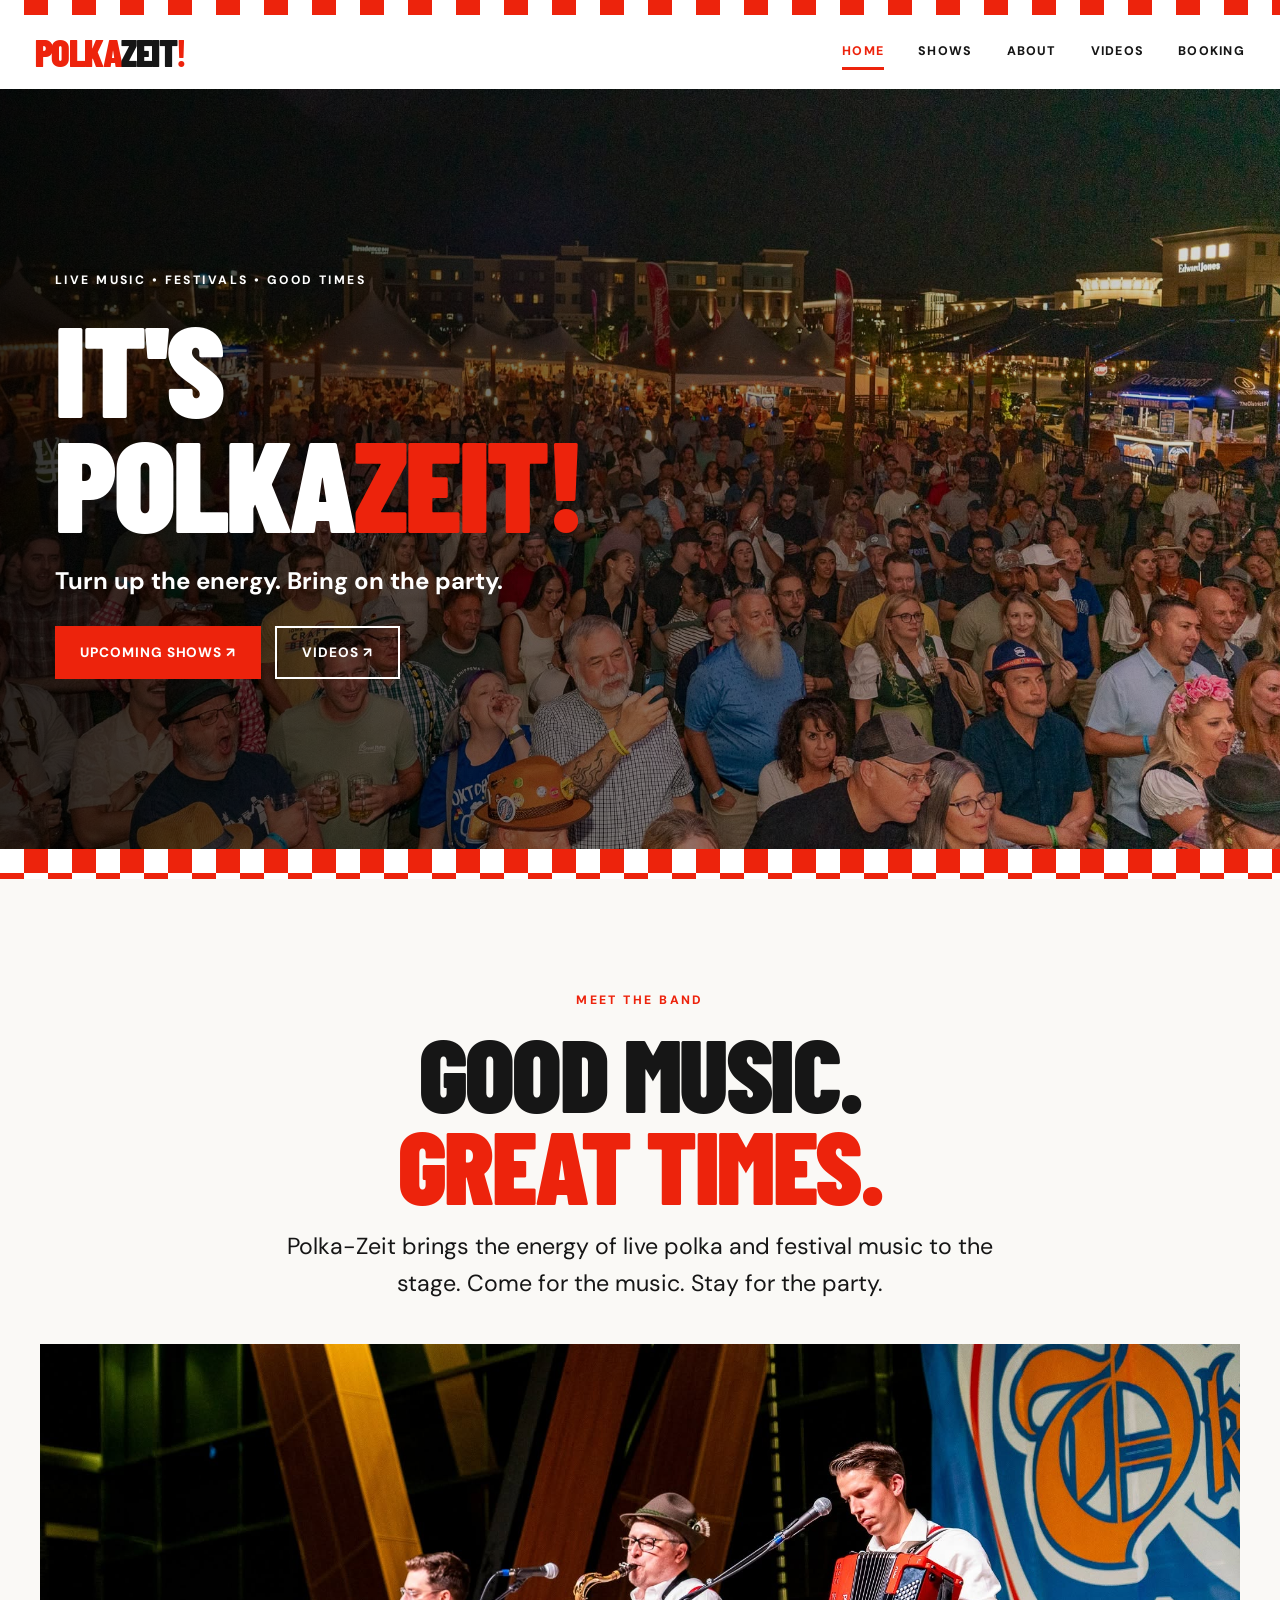
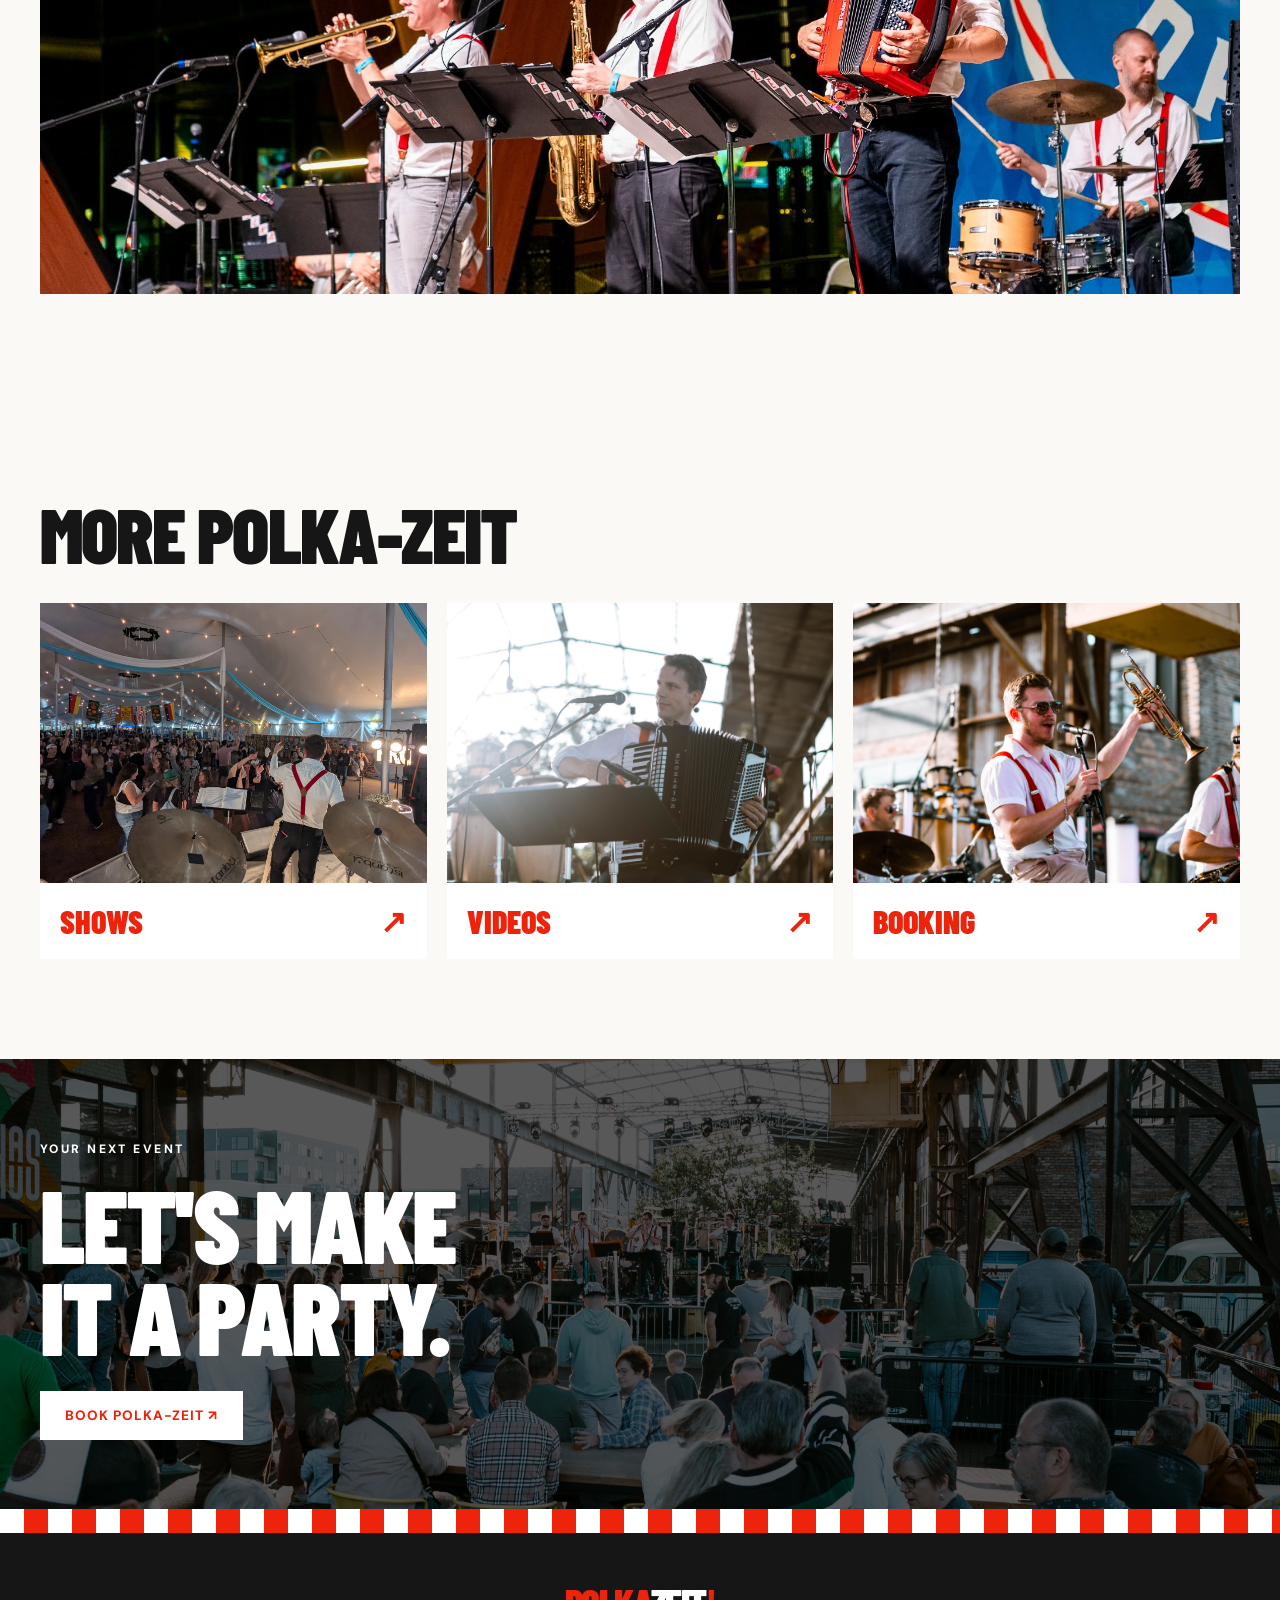
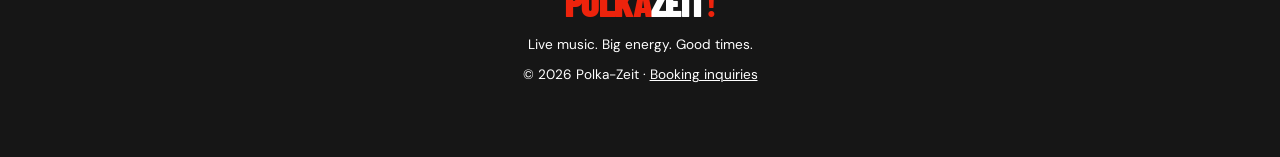
==== index.html @ a2c965bb "Change hero section image to new band photo Updated the hero section image to a new photo of the Pol" ====
<!doctype html><html lang="en"><head><meta charset="utf-8"><meta name="viewport" content="width=device-width,initial-scale=1"><meta name="description" content="Polka-Zeit — live polka, festival music, videos, and booking."><title>Home | Polka-Zeit</title><link rel="stylesheet" href="style.css"></head><body><div class="checker top" aria-hidden="true"></div><header class="site-header"><div class="nav-wrap"><a class="wordmark" href="index.html" aria-label="Polka-Zeit home">POLKA<span>ZEIT</span><b>!</b></a><button class="menu-toggle" aria-controls="site-nav" aria-expanded="false">MENU ☰</button><nav id="site-nav" aria-label="Main navigation"><a href="index.html" aria-current="page">Home</a><a href="shows.html">Shows</a><a href="about.html">About</a><a href="videos.html">Videos</a><a href="booking.html">Booking</a></nav></div></header><main><section class="hero"><img class="hero-photo" src="assets/des-moines-crowd.jpg" alt="An enthusiastic crowd at a Polka-Zeit Oktoberfest performance"><div class="hero-shade"></div><div class="hero-copy"><p class="kicker"><span id="hero-tagline">LIVE MUSIC • FESTIVALS • GOOD TIMES</span></p><h1>IT'S<br>POLKA<span>ZEIT!</span></h1><p class="hero-sub" id="hero-subtitle">Turn up the energy. Bring on the party.</p><div class="cta-row"><a class="btn btn-red" href="shows.html">Upcoming shows ↗</a><a class="btn btn-outline" href="videos.html">Videos ↗</a></div></div></section><div class="checker divider-check" aria-hidden="true"></div><section class="intro-section wrap"><p class="kicker red">MEET THE BAND</p><h2>GOOD MUSIC.<br><em>GREAT TIMES.</em></h2><p class="lead"><span id="home-introduction">Polka-Zeit brings the energy of live polka and festival music to the stage. Come for the music. Stay for the party.</span></p><img class="intro-stage-photo" src="assets/des-moines-band.jpg" alt="Polka-Zeit performing live onstage"></section><section class="tile-section wrap"><div class="section-title"><div><h2>MORE POLKA-ZEIT</h2></div></div><div class="tiles"><a class="tile" href="shows.html"><img src="assets/festival-crowd.jpg" alt="A crowd enjoying a Polka-Zeit performance"><span>SHOWS <b>↗</b></span></a><a class="tile" href="videos.html"><img src="assets/accordion-stage.jpg" alt="Polka-Zeit accordionist performing onstage"><span>VIDEOS <b>↗</b></span></a><a class="tile" href="booking.html"><img src="assets/trumpet.jpg" alt="Polka-Zeit trumpet player singing onstage"><span>BOOKING <b>↗</b></span></a></div></section><section class="banner"><img src="assets/festival-wide.jpg" alt="Crowd gathered at an outdoor Polka-Zeit concert"><div><p class="kicker">YOUR NEXT EVENT</p><h2>LET'S MAKE<br>IT A PARTY.</h2><a class="btn btn-white" href="booking.html">Book Polka-Zeit ↗</a></div></section></main><footer><div class="checker" aria-hidden="true"></div><div class="footer-content"><a class="wordmark footer-mark" href="index.html">POLKA<span>ZEIT</span><b>!</b></a><p class="footer-tagline">Live music. Big energy. Good times.</p><p>© <span id="year"></span> Polka-Zeit · <a href="booking.html">Booking inquiries</a></p></div></footer><script src="script.js"></script><script src="sheet-config.js"></script><script src="sheet-content.js"></script></body></html>
---- style.css ----
@import url('https://fonts.googleapis.com/css2?family=Barlow+Condensed:wght@500;600;700;800;900&family=DM+Sans:wght@400;500;600;700;800&display=swap');:root{--red:#ed230c;--ink:#161616;--white:#fff;--cream:#faf9f6}*{box-sizing:border-box}html{scroll-behavior:smooth}body{margin:0;background:var(--cream);color:var(--ink);font-family:'DM Sans',Arial,sans-serif}img{display:block;max-width:100%}a{color:inherit}.checker{height:24px;background-color:white;background-image:conic-gradient(var(--red) 25%,white 0 50%,var(--red) 0 75%,white 0);background-size:48px 48px}.checker.top{height:15px}.site-header{background:white;position:relative;z-index:4}.nav-wrap{max-width:1400px;margin:auto;display:flex;align-items:center;justify-content:space-between;padding:18px 35px;gap:25px}.wordmark{text-decoration:none;color:var(--red);font-family:'Barlow Condensed',Impact,sans-serif;font-size:clamp(1.8rem,3vw,2.5rem);font-weight:900;letter-spacing:-.04em;line-height:1}.wordmark span{color:var(--ink)}.wordmark b{color:var(--red)}nav{display:flex;align-items:center;gap:34px}nav a{text-decoration:none;font-size:.78rem;text-transform:uppercase;font-weight:800;letter-spacing:.1em;padding:8px 0;border-bottom:3px solid transparent}nav a:hover,nav a[aria-current="page"]{color:var(--red);border-color:var(--red)}.menu-toggle{display:none;background:white;border:2px solid var(--ink);font-weight:800;padding:9px 12px}.hero{height:min(760px,77vw);min-height:510px;position:relative;overflow:hidden;color:white;display:flex;align-items:center}.hero-photo{position:absolute;width:100%;height:100%;object-fit:cover;object-position:center 45%}.hero-shade{position:absolute;inset:0;background:linear-gradient(90deg,rgba(0,0,0,.81) 0%,rgba(0,0,0,.46) 50%,rgba(0,0,0,.1) 100%)}.hero-copy{position:relative;width:min(1250px,100%);margin:auto;padding:65px 40px}.kicker{font-size:.76rem;letter-spacing:.2em;font-weight:800;text-transform:uppercase}.red{color:var(--red)}h1,h2,h3{font-family:'Barlow Condensed',Impact,'Arial Narrow',sans-serif;font-weight:900;text-transform:uppercase;line-height:.9;letter-spacing:-.025em}h1{font-size:clamp(4rem,10vw,9rem);margin:22px 0}h1 span,.page-hero h1 span{color:var(--red)}.hero-sub{font-size:clamp(1.1rem,2.2vw,1.5rem);font-weight:700}.cta-row{display:flex;flex-wrap:wrap;gap:14px;margin-top:30px}.btn{display:inline-flex;align-items:center;justify-content:center;padding:16px 25px;font-weight:800;font-size:.85rem;letter-spacing:.07em;text-decoration:none;text-transform:uppercase;transition:transform .2s}.btn:hover{transform:translateY(-3px)}.btn-red{background:var(--red);color:white}.btn-outline{border:2px solid white;color:white}.btn-white{background:white;color:var(--red)}.divider-check{height:30px}.wrap{width:min(1200px,calc(100% - 64px));margin:auto}.intro-section{padding:100px 0 90px;text-align:center}.intro-section h2{font-size:clamp(3.8rem,8vw,7rem);margin:18px 0}.intro-section h2 em{font-style:normal;color:var(--red)}.lead{font-size:clamp(1.1rem,2vw,1.45rem);line-height:1.6;max-width:720px}.intro-section .lead{margin:0 auto 26px}.text-link{font-weight:800;text-decoration:none;color:var(--red);text-transform:uppercase}.image-feature{display:grid;grid-template-columns:1.25fr 1fr;background:white;align-items:center}.image-feature>img{width:100%;height:480px;object-fit:cover}.feature-copy{padding:55px}.feature-copy h2,.booking-panel h2{font-size:clamp(3rem,5vw,5rem);margin:20px 0}.feature-copy p:not(.kicker){line-height:1.7}.tile-section{padding:100px 0}.section-title h2,.section-pad h2{font-size:clamp(3rem,6vw,5.5rem);margin:15px 0 35px}.tiles{display:grid;grid-template-columns:repeat(3,1fr);gap:20px}.tile{text-decoration:none;background:white;overflow:hidden}.tile img{width:100%;height:280px;object-fit:cover;transition:transform .25s}.tile:hover img{transform:scale(1.03)}.tile span{display:flex;justify-content:space-between;align-items:center;padding:18px 20px;font-family:'Barlow Condensed',Impact,sans-serif;font-size:2rem;font-weight:900;color:var(--red)}.banner{position:relative;min-height:450px;color:white;display:flex;align-items:center;overflow:hidden}.banner>img{position:absolute;inset:0;width:100%;height:100%;object-fit:cover}.banner:before{content:'';position:absolute;inset:0;background:rgba(0,0,0,.65);z-index:1}.banner>div{position:relative;z-index:2;width:min(1200px,calc(100% - 64px));margin:auto;padding:60px 0}.banner h2{font-size:clamp(4rem,8vw,8rem);margin:20px 0 30px}.page-hero{padding-top:95px;padding-bottom:90px}.page-hero h1{font-size:clamp(4.5rem,9vw,8rem)}.page-hero .lead{margin-bottom:40px}.wide-image{width:100%;max-height:700px;object-fit:cover}.section-pad{padding-bottom:100px}.people-grid{display:grid;grid-template-columns:repeat(5,minmax(0,1fr));gap:14px}.people-grid figure{margin:0;background:white}.people-grid img{width:100%;height:310px;object-fit:cover;object-position:center top}.people-grid figcaption{padding:14px;font-weight:800;text-transform:uppercase;color:var(--red)}.small-note{font-size:.9rem;color:#666;line-height:1.6}.empty-shows{padding:55px;background:white;border-left:8px solid var(--red);margin-top:55px}.empty-shows strong{font-family:'Barlow Condensed',Impact,sans-serif;font-size:2.7rem}.empty-shows p{font-size:1.1rem}.video-spotlight{display:grid;grid-template-columns:1.25fr 1fr;gap:40px;align-items:center;background:white;padding:24px}.video-spotlight img{width:100%}.video-spotlight h2{font-size:clamp(2.5rem,5vw,4.5rem);margin:10px 0}.video-spotlight p{line-height:1.6}.photo-strip{display:grid;grid-template-columns:1fr 1fr;gap:20px;margin-top:30px}.photo-strip img{width:100%;height:330px;object-fit:cover}.booking-panel{display:grid;grid-template-columns:1fr 1fr;background:white;gap:20px;align-items:center}.booking-panel>div{padding:50px}.booking-panel>img{height:520px;width:100%;object-fit:cover}footer{background:var(--ink);color:white}.footer-content{padding:50px 32px 60px;text-align:center}.footer-mark span{color:white}.footer-content p{font-size:.85rem}.footer-content a:not(.wordmark){color:white}@media(max-width:850px){.nav-wrap{padding:15px 20px;flex-wrap:wrap}.menu-toggle{display:block}nav{display:none;flex-direction:column;align-items:stretch;width:100%;gap:0}nav.open{display:flex}nav a{padding:14px 0;border-bottom:1px solid #eee}.hero{min-height:540px;height:68vh}.hero-copy{padding:45px 25px}.wrap{width:calc(100% - 36px)}.intro-section{padding:70px 0}.image-feature,.video-spotlight,.booking-panel{grid-template-columns:1fr}.image-feature>img{height:350px}.feature-copy,.booking-panel>div{padding:32px}.tiles{gap:12px}.tile img{height:180px}.people-grid{grid-template-columns:repeat(3,1fr)}.page-hero{padding-top:65px}}@media(max-width:550px){.tiles{grid-template-columns:1fr}.tile img{height:230px}.people-grid{grid-template-columns:repeat(2,1fr)}.people-grid img{height:230px}.photo-strip{grid-template-columns:1fr}.hero h1{font-size:clamp(4rem,18vw,6rem)}.hero{min-height:560px}.banner{min-height:360px}.checker{background-size:36px 36px;height:18px}.cta-row{flex-direction:column;align-items:flex-start}}
/* Google Sheets managed sections */
.shows-list{display:grid;gap:14px;margin-top:28px}.show-entry{display:grid;grid-template-columns:160px 1fr auto;gap:22px;align-items:center;padding:24px;border:2px solid #e7e1dc;background:#fff}.show-date{font-weight:900;color:#bf1f2d;font-size:1.2rem}.show-details h3,.bio-card h3,.video-card h3{margin:0 0 6px}.show-details p{margin:3px 0}.show-location{font-weight:700}.past-shows{padding-top:30px}.empty-list{padding:26px;border:2px dashed #d6c8c8;font-weight:700}.bio-grid{display:grid;grid-template-columns:repeat(auto-fit,minmax(260px,1fr));gap:24px;margin-top:32px}.bio-card{background:#fff;border:1px solid #e8dddd;overflow:hidden}.bio-card img{display:block;width:100%;height:240px;object-fit:cover}.bio-card>div{padding:20px}.bio-card p{line-height:1.6}.video-grid{display:grid;grid-template-columns:repeat(auto-fit,minmax(280px,1fr));gap:26px;margin:36px 0}.video-card iframe{width:100%;aspect-ratio:16/9;border:0;display:block}.video-card h3{margin-top:12px}.video-card p{line-height:1.5}#booking-contact{display:flex;gap:14px;align-items:flex-start;flex-direction:column;margin-top:20px}.contact-phone{font-weight:700;color:#b51d2c}@media(max-width:700px){.show-entry{grid-template-columns:1fr;gap:10px;padding:18px}.show-entry .btn{justify-self:start}}

/* Polka-Zeit additional original performance photographs */
.intro-stage-photo{display:block;width:100%;max-height:550px;object-fit:cover;object-position:center 45%;margin:42px auto 0}
.shows-stage-photo{display:block;width:100%;max-height:540px;object-fit:cover;object-position:center 45%;margin:32px 0 38px}
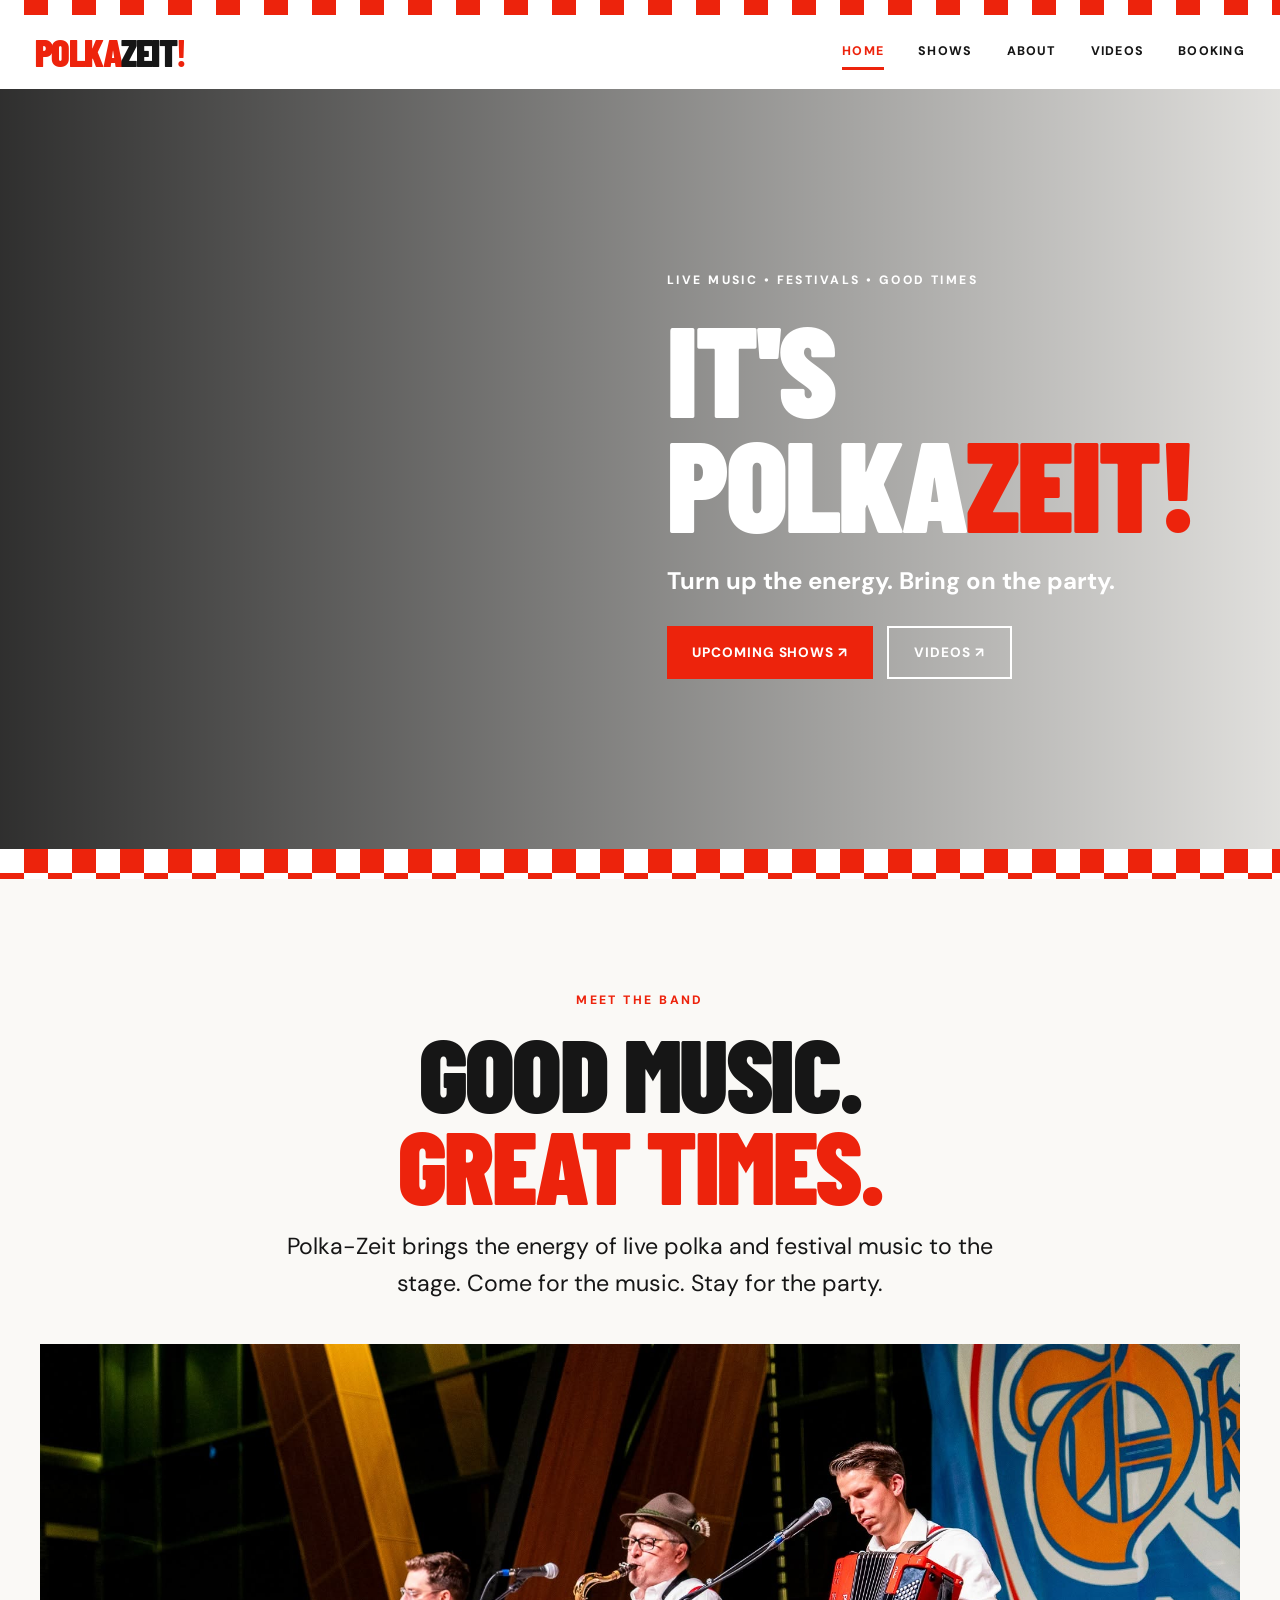
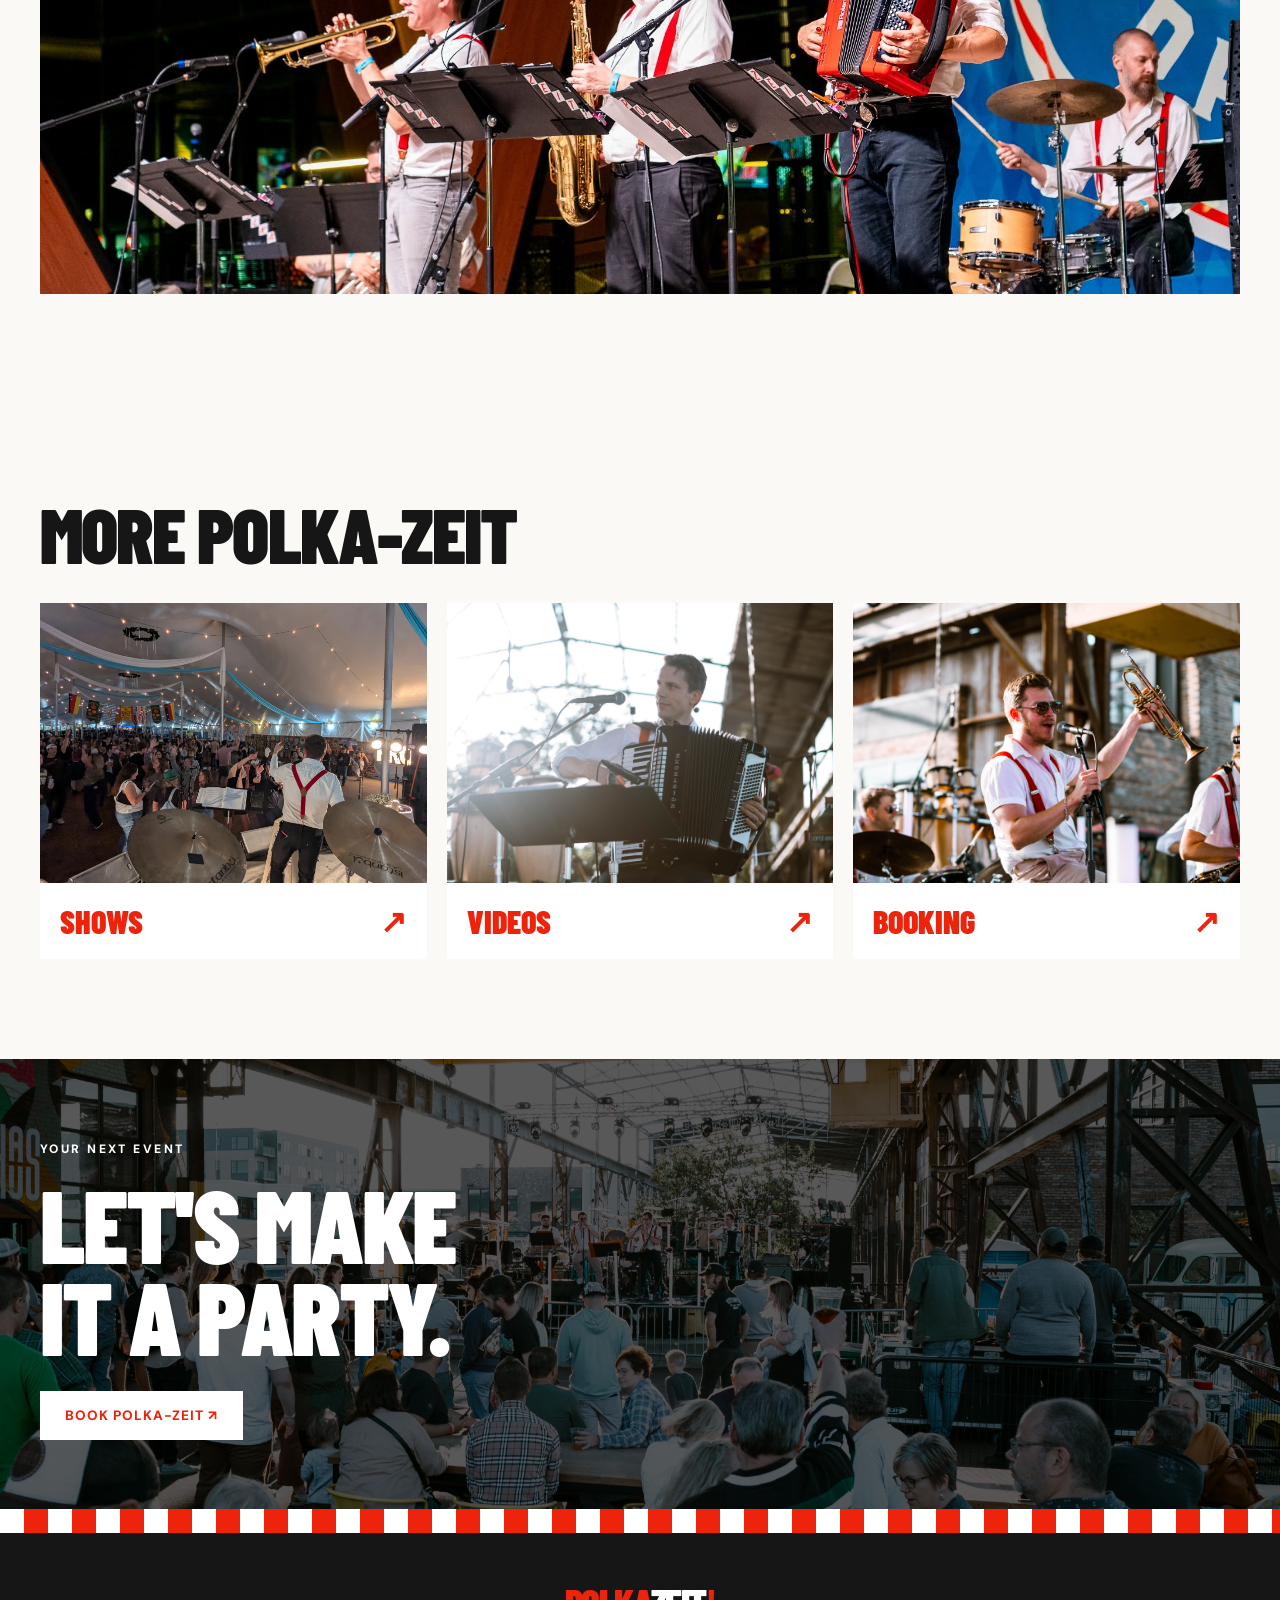
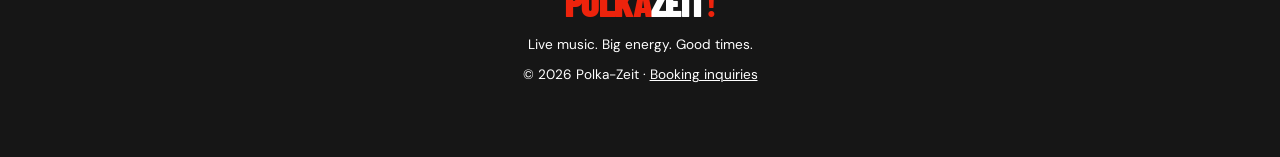
==== commit 24411c7a: "Replace hero image with video Replaced static image in hero section with a video for enhanced engage" ====
--- a/index.html
+++ b/index.html
@@ -1 +1,3 @@
-<!doctype html><html lang="en"><head><meta charset="utf-8"><meta name="viewport" content="width=device-width,initial-scale=1"><meta name="description" content="Polka-Zeit — live polka, festival music, videos, and booking."><title>Home | Polka-Zeit</title><link rel="stylesheet" href="style.css"></head><body><div class="checker top" aria-hidden="true"></div><header class="site-header"><div class="nav-wrap"><a class="wordmark" href="index.html" aria-label="Polka-Zeit home">POLKA<span>ZEIT</span><b>!</b></a><button class="menu-toggle" aria-controls="site-nav" aria-expanded="false">MENU ☰</button><nav id="site-nav" aria-label="Main navigation"><a href="index.html" aria-current="page">Home</a><a href="shows.html">Shows</a><a href="about.html">About</a><a href="videos.html">Videos</a><a href="booking.html">Booking</a></nav></div></header><main><section class="hero"><img class="hero-photo" src="assets/des-moines-crowd.jpg" alt="An enthusiastic crowd at a Polka-Zeit Oktoberfest performance"><div class="hero-shade"></div><div class="hero-copy"><p class="kicker"><span id="hero-tagline">LIVE MUSIC • FESTIVALS • GOOD TIMES</span></p><h1>IT'S<br>POLKA<span>ZEIT!</span></h1><p class="hero-sub" id="hero-subtitle">Turn up the energy. Bring on the party.</p><div class="cta-row"><a class="btn btn-red" href="shows.html">Upcoming shows ↗</a><a class="btn btn-outline" href="videos.html">Videos ↗</a></div></div></section><div class="checker divider-check" aria-hidden="true"></div><section class="intro-section wrap"><p class="kicker red">MEET THE BAND</p><h2>GOOD MUSIC.<br><em>GREAT TIMES.</em></h2><p class="lead"><span id="home-introduction">Polka-Zeit brings the energy of live polka and festival music to the stage. Come for the music. Stay for the party.</span></p><img class="intro-stage-photo" src="assets/des-moines-band.jpg" alt="Polka-Zeit performing live onstage"></section><section class="tile-section wrap"><div class="section-title"><div><h2>MORE POLKA-ZEIT</h2></div></div><div class="tiles"><a class="tile" href="shows.html"><img src="assets/festival-crowd.jpg" alt="A crowd enjoying a Polka-Zeit performance"><span>SHOWS <b>↗</b></span></a><a class="tile" href="videos.html"><img src="assets/accordion-stage.jpg" alt="Polka-Zeit accordionist performing onstage"><span>VIDEOS <b>↗</b></span></a><a class="tile" href="booking.html"><img src="assets/trumpet.jpg" alt="Polka-Zeit trumpet player singing onstage"><span>BOOKING <b>↗</b></span></a></div></section><section class="banner"><img src="assets/festival-wide.jpg" alt="Crowd gathered at an outdoor Polka-Zeit concert"><div><p class="kicker">YOUR NEXT EVENT</p><h2>LET'S MAKE<br>IT A PARTY.</h2><a class="btn btn-white" href="booking.html">Book Polka-Zeit ↗</a></div></section></main><footer><div class="checker" aria-hidden="true"></div><div class="footer-content"><a class="wordmark footer-mark" href="index.html">POLKA<span>ZEIT</span><b>!</b></a><p class="footer-tagline">Live music. Big energy. Good times.</p><p>© <span id="year"></span> Polka-Zeit · <a href="booking.html">Booking inquiries</a></p></div></footer><script src="script.js"></script><script src="sheet-config.js"></script><script src="sheet-content.js"></script></body></html>
+<!doctype html><html lang="en"><head><meta charset="utf-8"><meta name="viewport" content="width=device-width,initial-scale=1"><meta name="description" content="Polka-Zeit — live polka, festival music, videos, and booking."><title>Home | Polka-Zeit</title><link rel="stylesheet" href="style.css"></head><body><div class="checker top" aria-hidden="true"></div><header class="site-header"><div class="nav-wrap"><a class="wordmark" href="index.html" aria-label="Polka-Zeit home">POLKA<span>ZEIT</span><b>!</b></a><button class="menu-toggle" aria-controls="site-nav" aria-expanded="false">MENU ☰</button><nav id="site-nav" aria-label="Main navigation"><a href="index.html" aria-current="page">Home</a><a href="shows.html">Shows</a><a href="about.html">About</a><a href="videos.html">Videos</a><a href="booking.html">Booking</a></nav></div></header><main><section class="hero"><video autoplay muted loop playsinline preload="metadata" style="display:block; width:100%; height:auto;">
+  <source src="assets/Polka-Party.mp4" type="video/mp4">
+</video><div class="hero-shade"></div><div class="hero-copy"><p class="kicker"><span id="hero-tagline">LIVE MUSIC • FESTIVALS • GOOD TIMES</span></p><h1>IT'S<br>POLKA<span>ZEIT!</span></h1><p class="hero-sub" id="hero-subtitle">Turn up the energy. Bring on the party.</p><div class="cta-row"><a class="btn btn-red" href="shows.html">Upcoming shows ↗</a><a class="btn btn-outline" href="videos.html">Videos ↗</a></div></div></section><div class="checker divider-check" aria-hidden="true"></div><section class="intro-section wrap"><p class="kicker red">MEET THE BAND</p><h2>GOOD MUSIC.<br><em>GREAT TIMES.</em></h2><p class="lead"><span id="home-introduction">Polka-Zeit brings the energy of live polka and festival music to the stage. Come for the music. Stay for the party.</span></p><img class="intro-stage-photo" src="assets/des-moines-band.jpg" alt="Polka-Zeit performing live onstage"></section><section class="tile-section wrap"><div class="section-title"><div><h2>MORE POLKA-ZEIT</h2></div></div><div class="tiles"><a class="tile" href="shows.html"><img src="assets/festival-crowd.jpg" alt="A crowd enjoying a Polka-Zeit performance"><span>SHOWS <b>↗</b></span></a><a class="tile" href="videos.html"><img src="assets/accordion-stage.jpg" alt="Polka-Zeit accordionist performing onstage"><span>VIDEOS <b>↗</b></span></a><a class="tile" href="booking.html"><img src="assets/trumpet.jpg" alt="Polka-Zeit trumpet player singing onstage"><span>BOOKING <b>↗</b></span></a></div></section><section class="banner"><img src="assets/festival-wide.jpg" alt="Crowd gathered at an outdoor Polka-Zeit concert"><div><p class="kicker">YOUR NEXT EVENT</p><h2>LET'S MAKE<br>IT A PARTY.</h2><a class="btn btn-white" href="booking.html">Book Polka-Zeit ↗</a></div></section></main><footer><div class="checker" aria-hidden="true"></div><div class="footer-content"><a class="wordmark footer-mark" href="index.html">POLKA<span>ZEIT</span><b>!</b></a><p class="footer-tagline">Live music. Big energy. Good times.</p><p>© <span id="year"></span> Polka-Zeit · <a href="booking.html">Booking inquiries</a></p></div></footer><script src="script.js"></script><script src="sheet-config.js"></script><script src="sheet-content.js"></script></body></html>
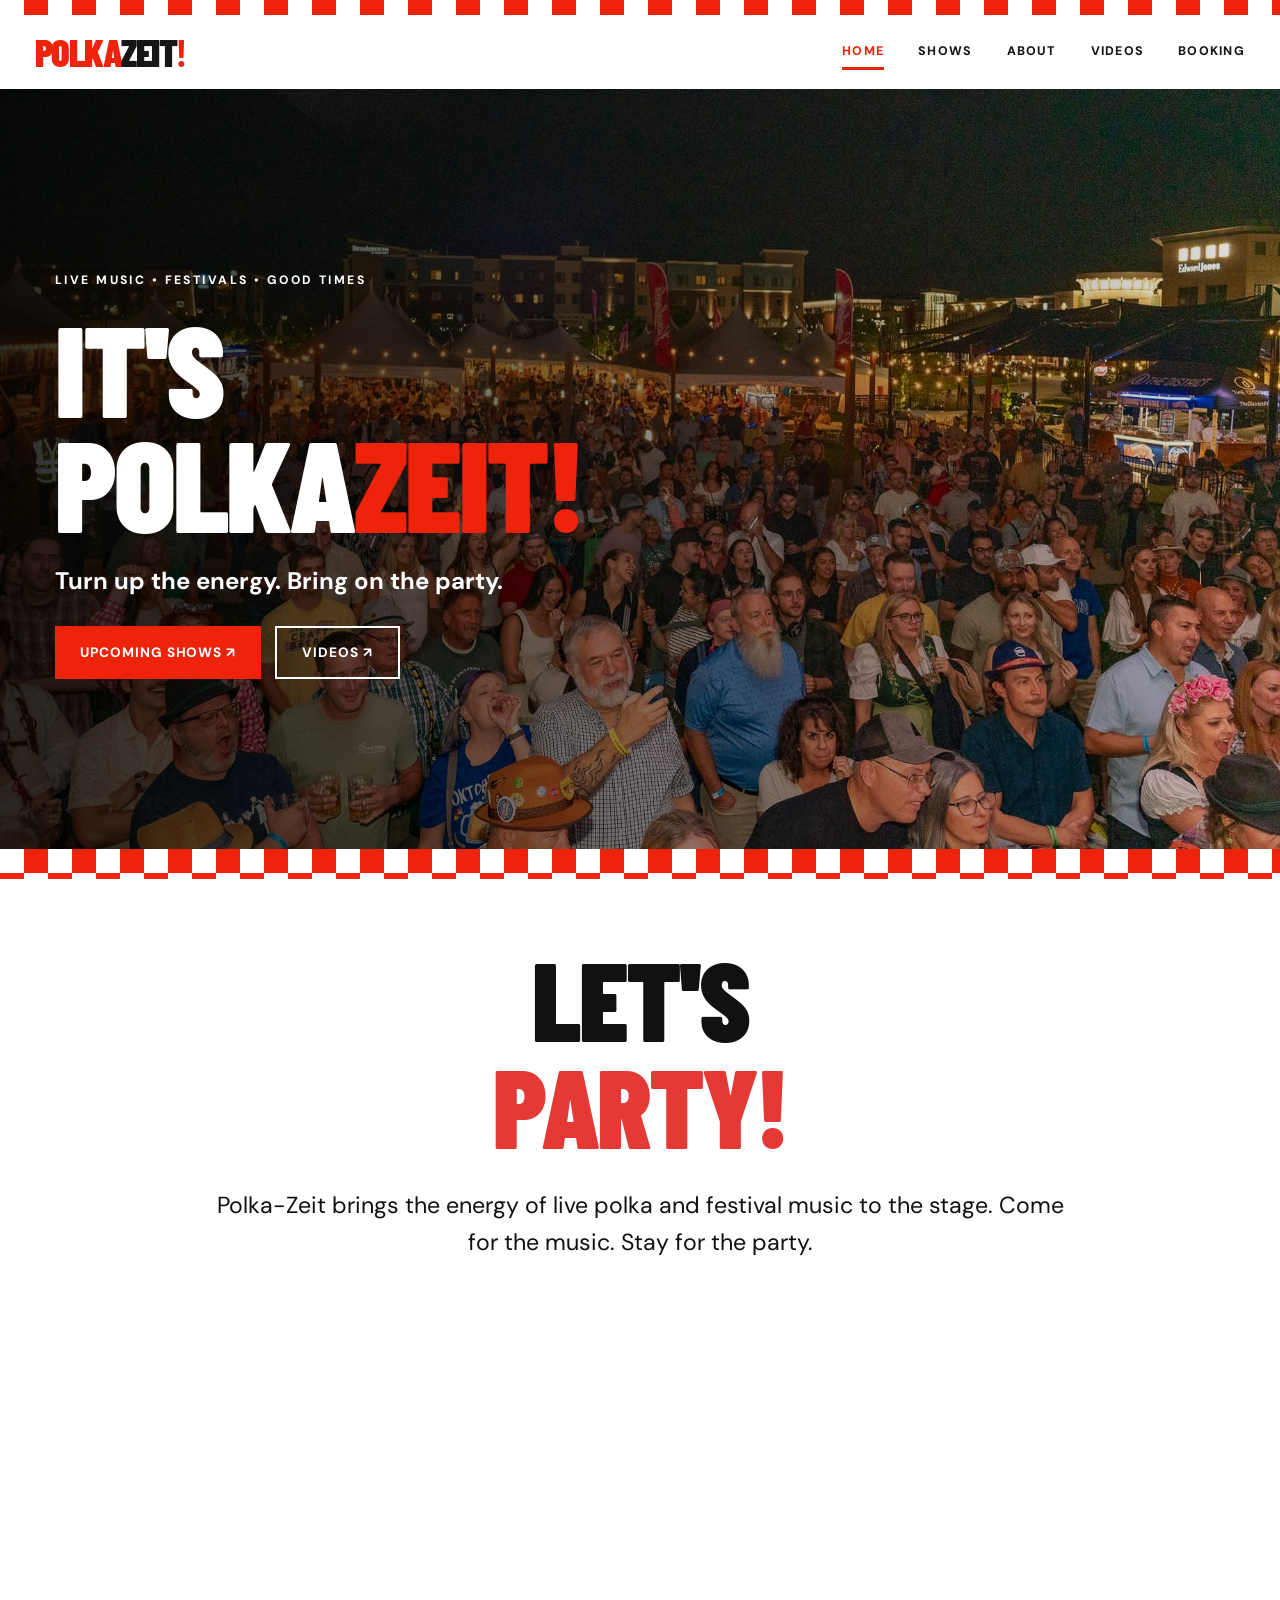
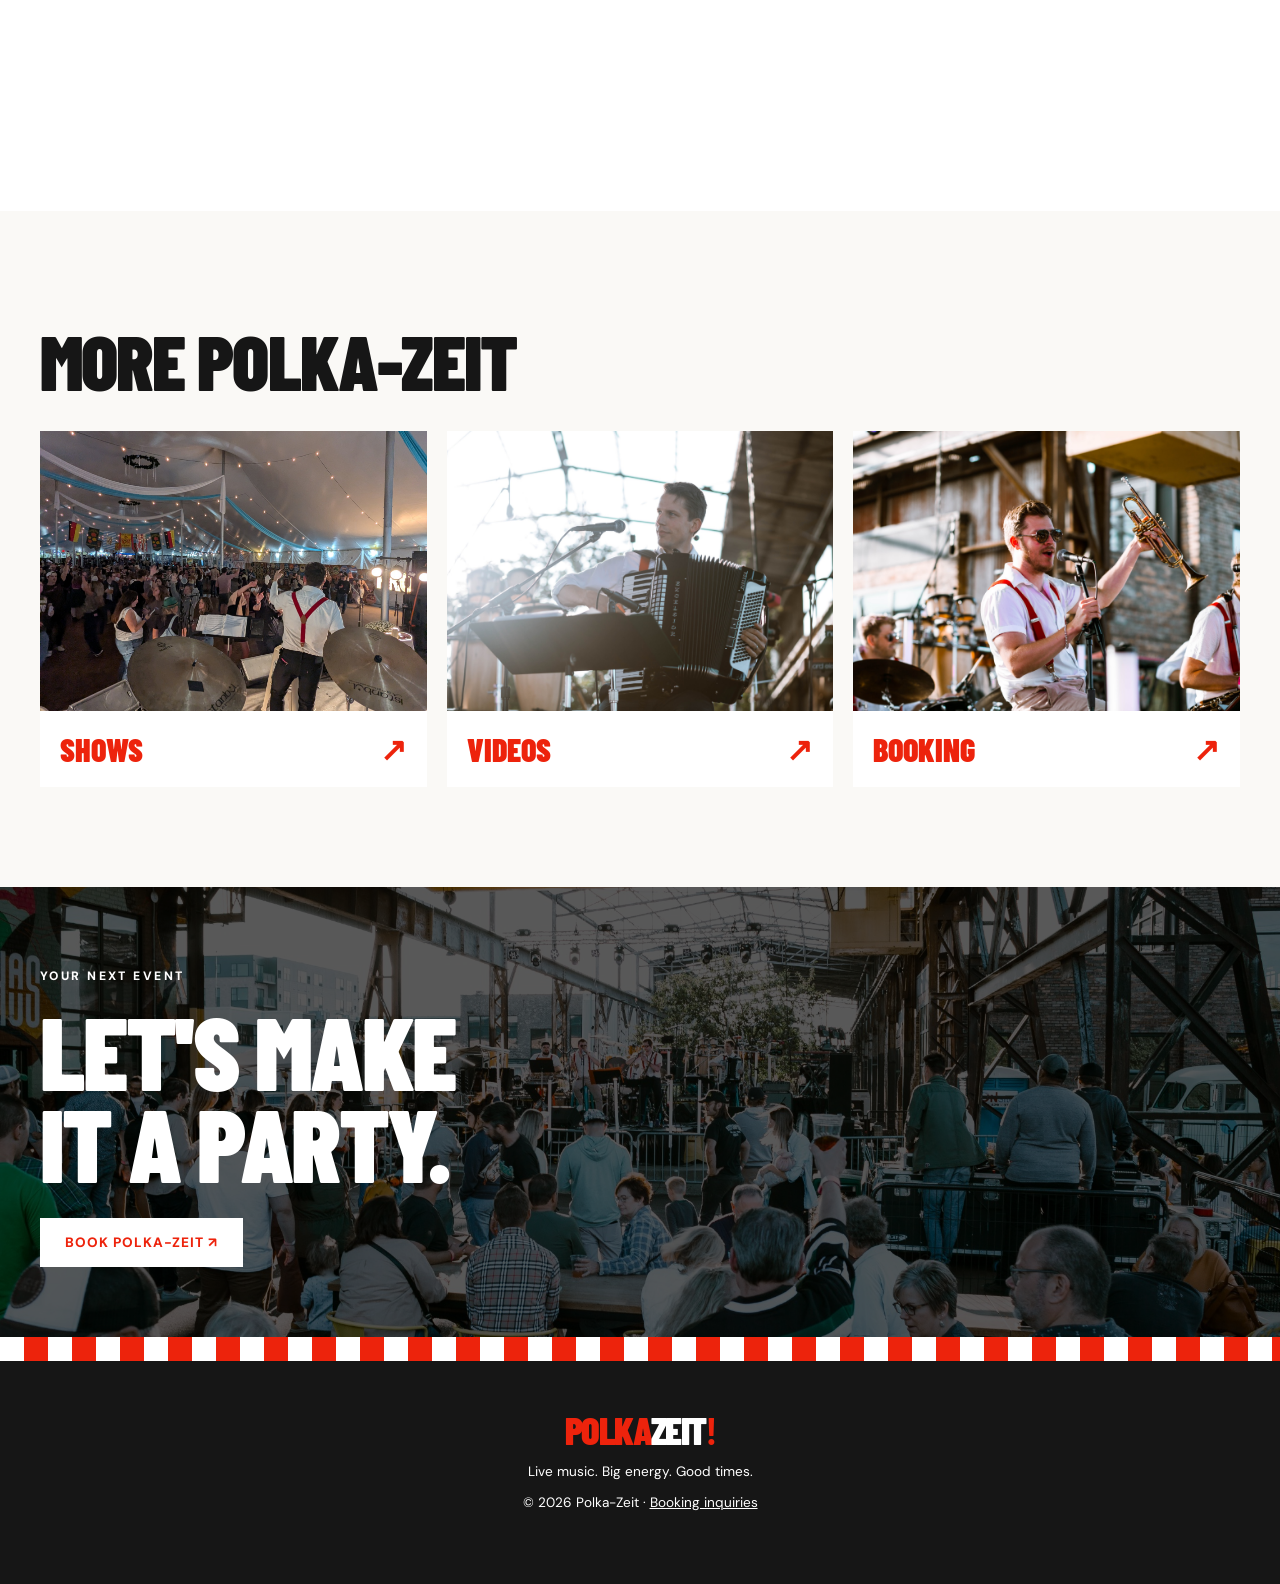
==== commit e84320f7: "Add party section with video and styles Added a new party section with video and styling." ====
--- a/index.html
+++ b/index.html
@@ -1,3 +1,248 @@
-<!doctype html><html lang="en"><head><meta charset="utf-8"><meta name="viewport" content="width=device-width,initial-scale=1"><meta name="description" content="Polka-Zeit — live polka, festival music, videos, and booking."><title>Home | Polka-Zeit</title><link rel="stylesheet" href="style.css"></head><body><div class="checker top" aria-hidden="true"></div><header class="site-header"><div class="nav-wrap"><a class="wordmark" href="index.html" aria-label="Polka-Zeit home">POLKA<span>ZEIT</span><b>!</b></a><button class="menu-toggle" aria-controls="site-nav" aria-expanded="false">MENU ☰</button><nav id="site-nav" aria-label="Main navigation"><a href="index.html" aria-current="page">Home</a><a href="shows.html">Shows</a><a href="about.html">About</a><a href="videos.html">Videos</a><a href="booking.html">Booking</a></nav></div></header><main><section class="hero"><video autoplay muted loop playsinline preload="metadata" style="display:block; width:100%; height:auto;">
-  <source src="assets/Polka-Party.mp4" type="video/mp4">
-</video><div class="hero-shade"></div><div class="hero-copy"><p class="kicker"><span id="hero-tagline">LIVE MUSIC • FESTIVALS • GOOD TIMES</span></p><h1>IT'S<br>POLKA<span>ZEIT!</span></h1><p class="hero-sub" id="hero-subtitle">Turn up the energy. Bring on the party.</p><div class="cta-row"><a class="btn btn-red" href="shows.html">Upcoming shows ↗</a><a class="btn btn-outline" href="videos.html">Videos ↗</a></div></div></section><div class="checker divider-check" aria-hidden="true"></div><section class="intro-section wrap"><p class="kicker red">MEET THE BAND</p><h2>GOOD MUSIC.<br><em>GREAT TIMES.</em></h2><p class="lead"><span id="home-introduction">Polka-Zeit brings the energy of live polka and festival music to the stage. Come for the music. Stay for the party.</span></p><img class="intro-stage-photo" src="assets/des-moines-band.jpg" alt="Polka-Zeit performing live onstage"></section><section class="tile-section wrap"><div class="section-title"><div><h2>MORE POLKA-ZEIT</h2></div></div><div class="tiles"><a class="tile" href="shows.html"><img src="assets/festival-crowd.jpg" alt="A crowd enjoying a Polka-Zeit performance"><span>SHOWS <b>↗</b></span></a><a class="tile" href="videos.html"><img src="assets/accordion-stage.jpg" alt="Polka-Zeit accordionist performing onstage"><span>VIDEOS <b>↗</b></span></a><a class="tile" href="booking.html"><img src="assets/trumpet.jpg" alt="Polka-Zeit trumpet player singing onstage"><span>BOOKING <b>↗</b></span></a></div></section><section class="banner"><img src="assets/festival-wide.jpg" alt="Crowd gathered at an outdoor Polka-Zeit concert"><div><p class="kicker">YOUR NEXT EVENT</p><h2>LET'S MAKE<br>IT A PARTY.</h2><a class="btn btn-white" href="booking.html">Book Polka-Zeit ↗</a></div></section></main><footer><div class="checker" aria-hidden="true"></div><div class="footer-content"><a class="wordmark footer-mark" href="index.html">POLKA<span>ZEIT</span><b>!</b></a><p class="footer-tagline">Live music. Big energy. Good times.</p><p>© <span id="year"></span> Polka-Zeit · <a href="booking.html">Booking inquiries</a></p></div></footer><script src="script.js"></script><script src="sheet-config.js"></script><script src="sheet-content.js"></script></body></html>
+<!doctype html>
+<html lang="en">
+<head>
+<meta charset="utf-8">
+<meta name="viewport" content="width=device-width,initial-scale=1">
+<meta name="description" content="Polka-Zeit — live polka, festival music, videos, and booking.">
+<title>Home | Polka-Zeit</title>
+
+<link rel="stylesheet" href="style.css">
+
+<style>
+/* LET'S PARTY SECTION */
+.party-section {
+  background: #ffffff;
+  color: #111111;
+  padding: 65px 20px;
+  text-align: center;
+}
+
+.party-section h2 {
+  color: #111111;
+  font-size: clamp(3.5rem, 9vw, 7rem);
+  line-height: 0.95;
+  margin: 0 0 30px;
+  font-weight: 900;
+}
+
+.party-section h2 span {
+  color: #e53935;
+}
+
+.party-section .lead {
+  color: #111111;
+  max-width: 850px;
+  margin: 0 auto 35px;
+}
+
+.party-video {
+  display: block;
+  width: 100%;
+  max-width: 900px;
+  height: auto;
+  margin: 35px auto 0;
+  border-radius: 8px;
+}
+</style>
+</head>
+
+<body>
+
+<div class="checker top" aria-hidden="true"></div>
+
+<header class="site-header">
+  <div class="nav-wrap">
+
+    <a class="wordmark" href="index.html" aria-label="Polka-Zeit home">
+      POLKA<span>ZEIT</span><b>!</b>
+    </a>
+
+    <button class="menu-toggle" aria-controls="site-nav" aria-expanded="false">
+      MENU ☰
+    </button>
+
+    <nav id="site-nav" aria-label="Main navigation">
+      <a href="index.html" aria-current="page">Home</a>
+      <a href="shows.html">Shows</a>
+      <a href="about.html">About</a>
+      <a href="videos.html">Videos</a>
+      <a href="booking.html">Booking</a>
+    </nav>
+
+  </div>
+</header>
+
+<main>
+
+<!-- MAIN HOMEPAGE BANNER -->
+<section class="hero">
+
+  <img
+    class="hero-photo"
+    src="assets/des-moines-crowd.jpg"
+    alt="Crowd enjoying a Polka-Zeit performance"
+  >
+
+  <div class="hero-shade"></div>
+
+  <div class="hero-copy">
+
+    <p class="kicker">
+      <span id="hero-tagline">
+        LIVE MUSIC • FESTIVALS • GOOD TIMES
+      </span>
+    </p>
+
+    <h1>IT'S<br>POLKA<span>ZEIT!</span></h1>
+
+    <p class="hero-sub" id="hero-subtitle">
+      Turn up the energy. Bring on the party.
+    </p>
+
+    <div class="cta-row">
+
+      <a class="btn btn-red" href="shows.html">
+        Upcoming shows ↗
+      </a>
+
+      <a class="btn btn-outline" href="videos.html">
+        Videos ↗
+      </a>
+
+    </div>
+  </div>
+
+</section>
+
+<div class="checker divider-check" aria-hidden="true"></div>
+
+<!-- LET'S PARTY SECTION -->
+<section class="intro-section party-section">
+
+  <div class="wrap">
+
+    <h2>
+      LET'S<br>
+      <span>PARTY!</span>
+    </h2>
+
+    <p class="lead">
+      <span id="home-introduction">
+        Polka-Zeit brings the energy of live polka and festival music
+        to the stage. Come for the music. Stay for the party.
+      </span>
+    </p>
+
+    <!-- LOOPING 7-SECOND VIDEO -->
+    <video
+      class="party-video"
+      autoplay
+      muted
+      loop
+      playsinline
+      preload="metadata"
+      aria-label="Polka-Zeit performing live"
+    >
+      <source src="assets/Party-Polka.mp4" type="video/mp4">
+      Your browser does not support HTML5 video.
+    </video>
+
+  </div>
+
+</section>
+
+<!-- MORE POLKA-ZEIT -->
+<section class="tile-section wrap">
+
+  <div class="section-title">
+    <div>
+      <h2>MORE POLKA-ZEIT</h2>
+    </div>
+  </div>
+
+  <div class="tiles">
+
+    <a class="tile" href="shows.html">
+      <img
+        src="assets/festival-crowd.jpg"
+        alt="Crowd enjoying Polka-Zeit"
+      >
+      <span>SHOWS <b>↗</b></span>
+    </a>
+
+    <a class="tile" href="videos.html">
+      <img
+        src="assets/accordion-stage.jpg"
+        alt="Polka-Zeit performing onstage"
+      >
+      <span>VIDEOS <b>↗</b></span>
+    </a>
+
+    <a class="tile" href="booking.html">
+      <img
+        src="assets/trumpet.jpg"
+        alt="Polka-Zeit trumpet player"
+      >
+      <span>BOOKING <b>↗</b></span>
+    </a>
+
+  </div>
+
+</section>
+
+<!-- BOOKING BANNER -->
+<section class="banner">
+
+  <img
+    src="assets/festival-wide.jpg"
+    alt="Outdoor Polka-Zeit concert"
+  >
+
+  <div>
+
+    <p class="kicker">YOUR NEXT EVENT</p>
+
+    <h2>
+      LET'S MAKE<br>
+      IT A PARTY.
+    </h2>
+
+    <a class="btn btn-white" href="booking.html">
+      Book Polka-Zeit ↗
+    </a>
+
+  </div>
+
+</section>
+
+</main>
+
+<footer>
+
+  <div class="checker" aria-hidden="true"></div>
+
+  <div class="footer-content">
+
+    <a class="wordmark footer-mark" href="index.html">
+      POLKA<span>ZEIT</span><b>!</b>
+    </a>
+
+    <p class="footer-tagline">
+      Live music. Big energy. Good times.
+    </p>
+
+    <p>
+      © <span id="year"></span> Polka-Zeit ·
+      <a href="booking.html">Booking inquiries</a>
+    </p>
+
+  </div>
+
+</footer>
+
+<script src="script.js"></script>
+<script src="sheet-config.js"></script>
+<script src="sheet-content.js"></script>
+
+</body>
+</html>
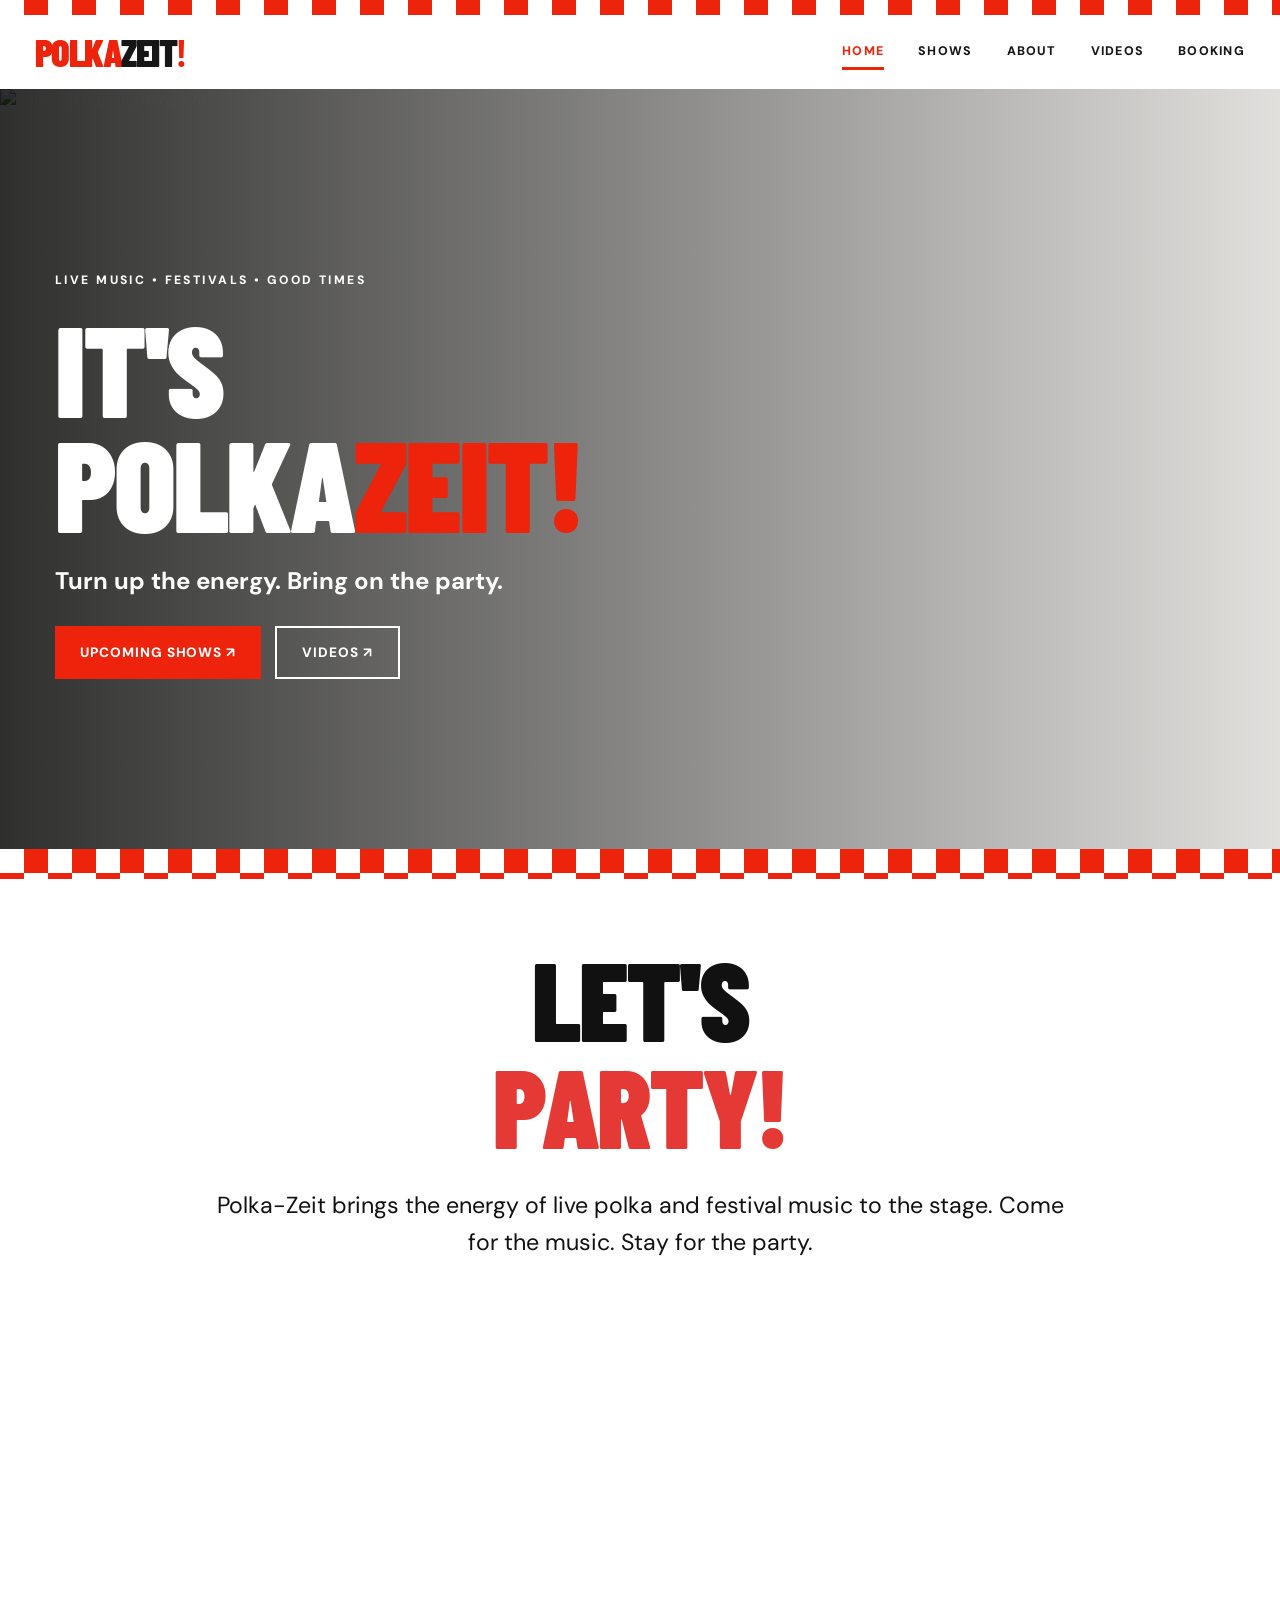
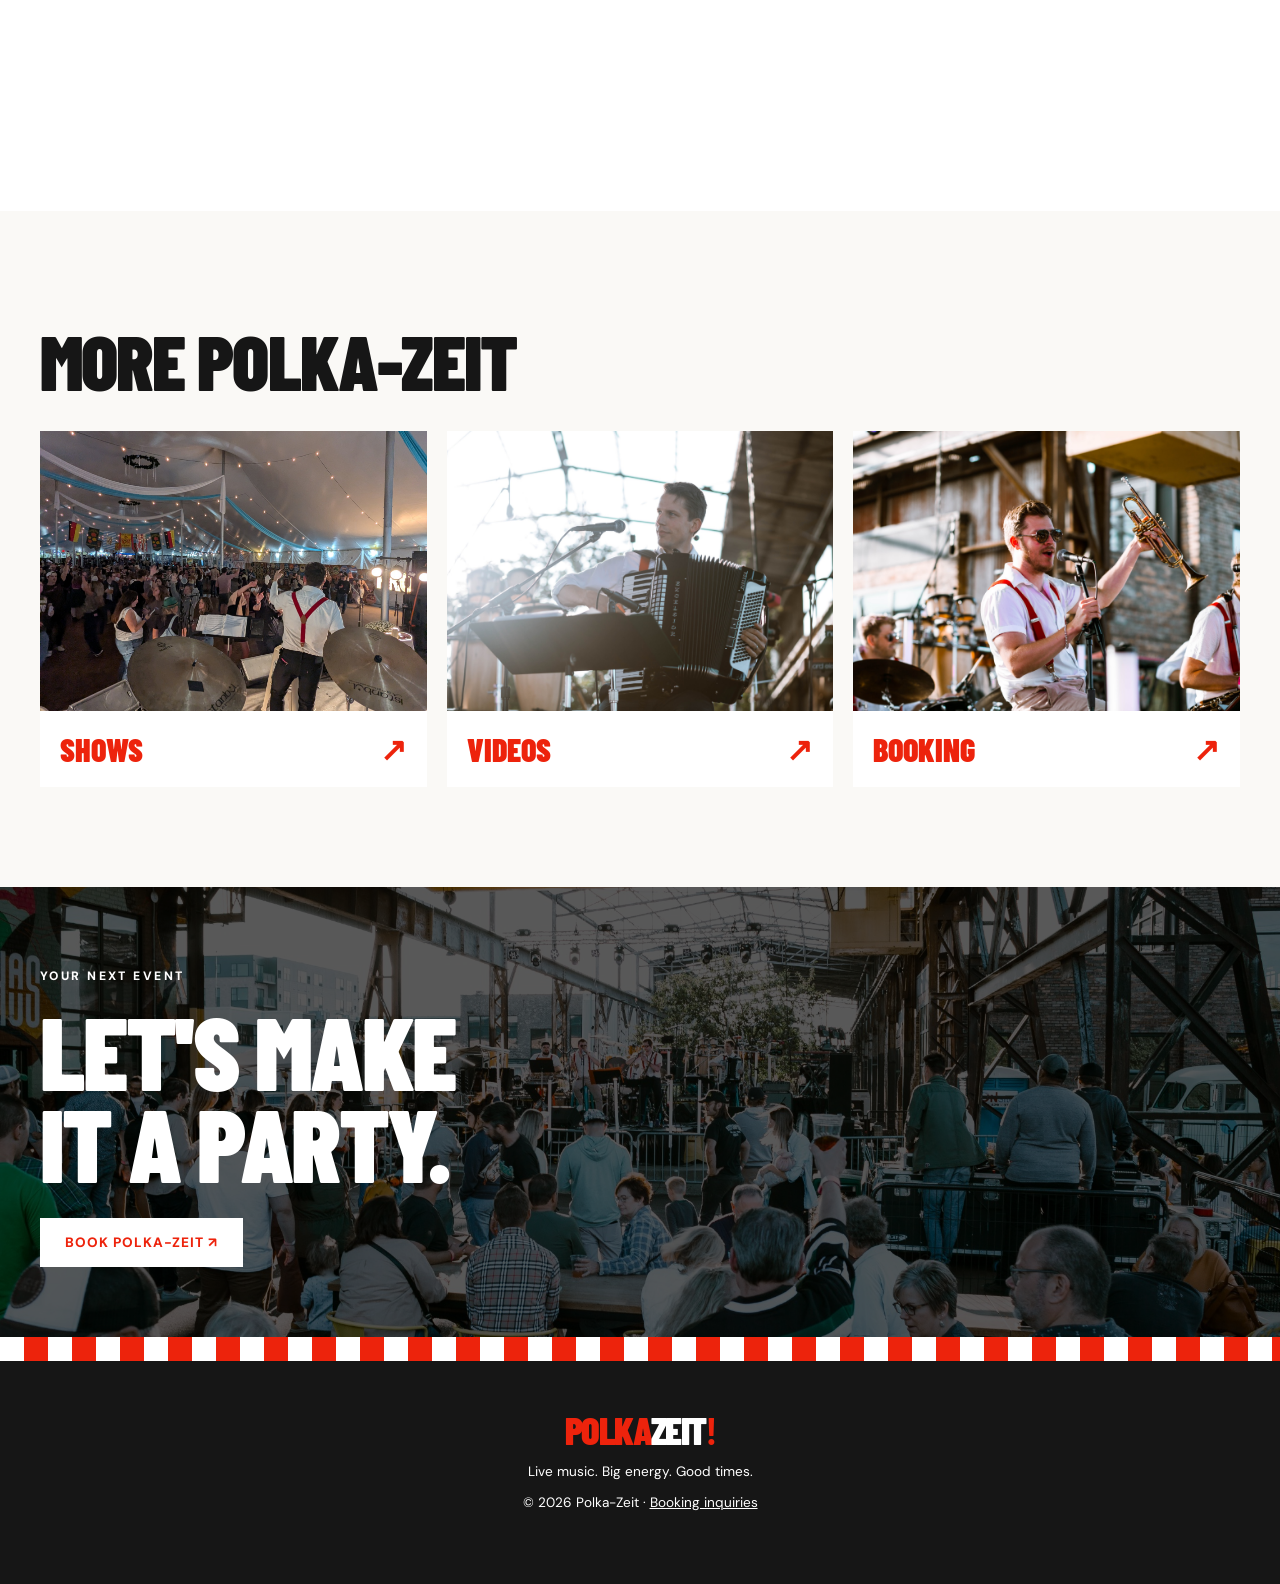
==== commit 4b624cf1: "Update hero image in index.html" ====
--- a/index.html
+++ b/index.html
@@ -4,6 +4,7 @@
 <meta charset="utf-8">
 <meta name="viewport" content="width=device-width,initial-scale=1">
 <meta name="description" content="Polka-Zeit — live polka, festival music, videos, and booking.">
+
 <title>Home | Polka-Zeit</title>
 
 <link rel="stylesheet" href="style.css">
@@ -74,14 +75,14 @@
 
 <main>
 
-<!-- MAIN HOMEPAGE BANNER -->
+<!-- MAIN CROWD BANNER -->
 <section class="hero">
 
-  <img
-    class="hero-photo"
-    src="assets/des-moines-crowd.jpg"
-    alt="Crowd enjoying a Polka-Zeit performance"
-  >
+ <img
+  class="hero-photo"
+  src="assets/dtent.png"
+  alt="Polka-Zeit performing live"
+>
 
   <div class="hero-shade"></div>
 
@@ -100,7 +101,6 @@
     </p>
 
     <div class="cta-row">
-
       <a class="btn btn-red" href="shows.html">
         Upcoming shows ↗
       </a>
@@ -108,10 +108,9 @@
       <a class="btn btn-outline" href="videos.html">
         Videos ↗
       </a>
-
     </div>
-  </div>
-
+
+  </div>
 </section>
 
 <div class="checker divider-check" aria-hidden="true"></div>
@@ -133,17 +132,17 @@
       </span>
     </p>
 
-    <!-- LOOPING 7-SECOND VIDEO -->
+    <!-- SILENT LOOPING VIDEO -->
     <video
       class="party-video"
       autoplay
       muted
       loop
       playsinline
-      preload="metadata"
+      preload="auto"
       aria-label="Polka-Zeit performing live"
     >
-      <source src="assets/Party-Polka.mp4" type="video/mp4">
+      <source src="assets/Polka-Party.mp4" type="video/mp4">
       Your browser does not support HTML5 video.
     </video>
 
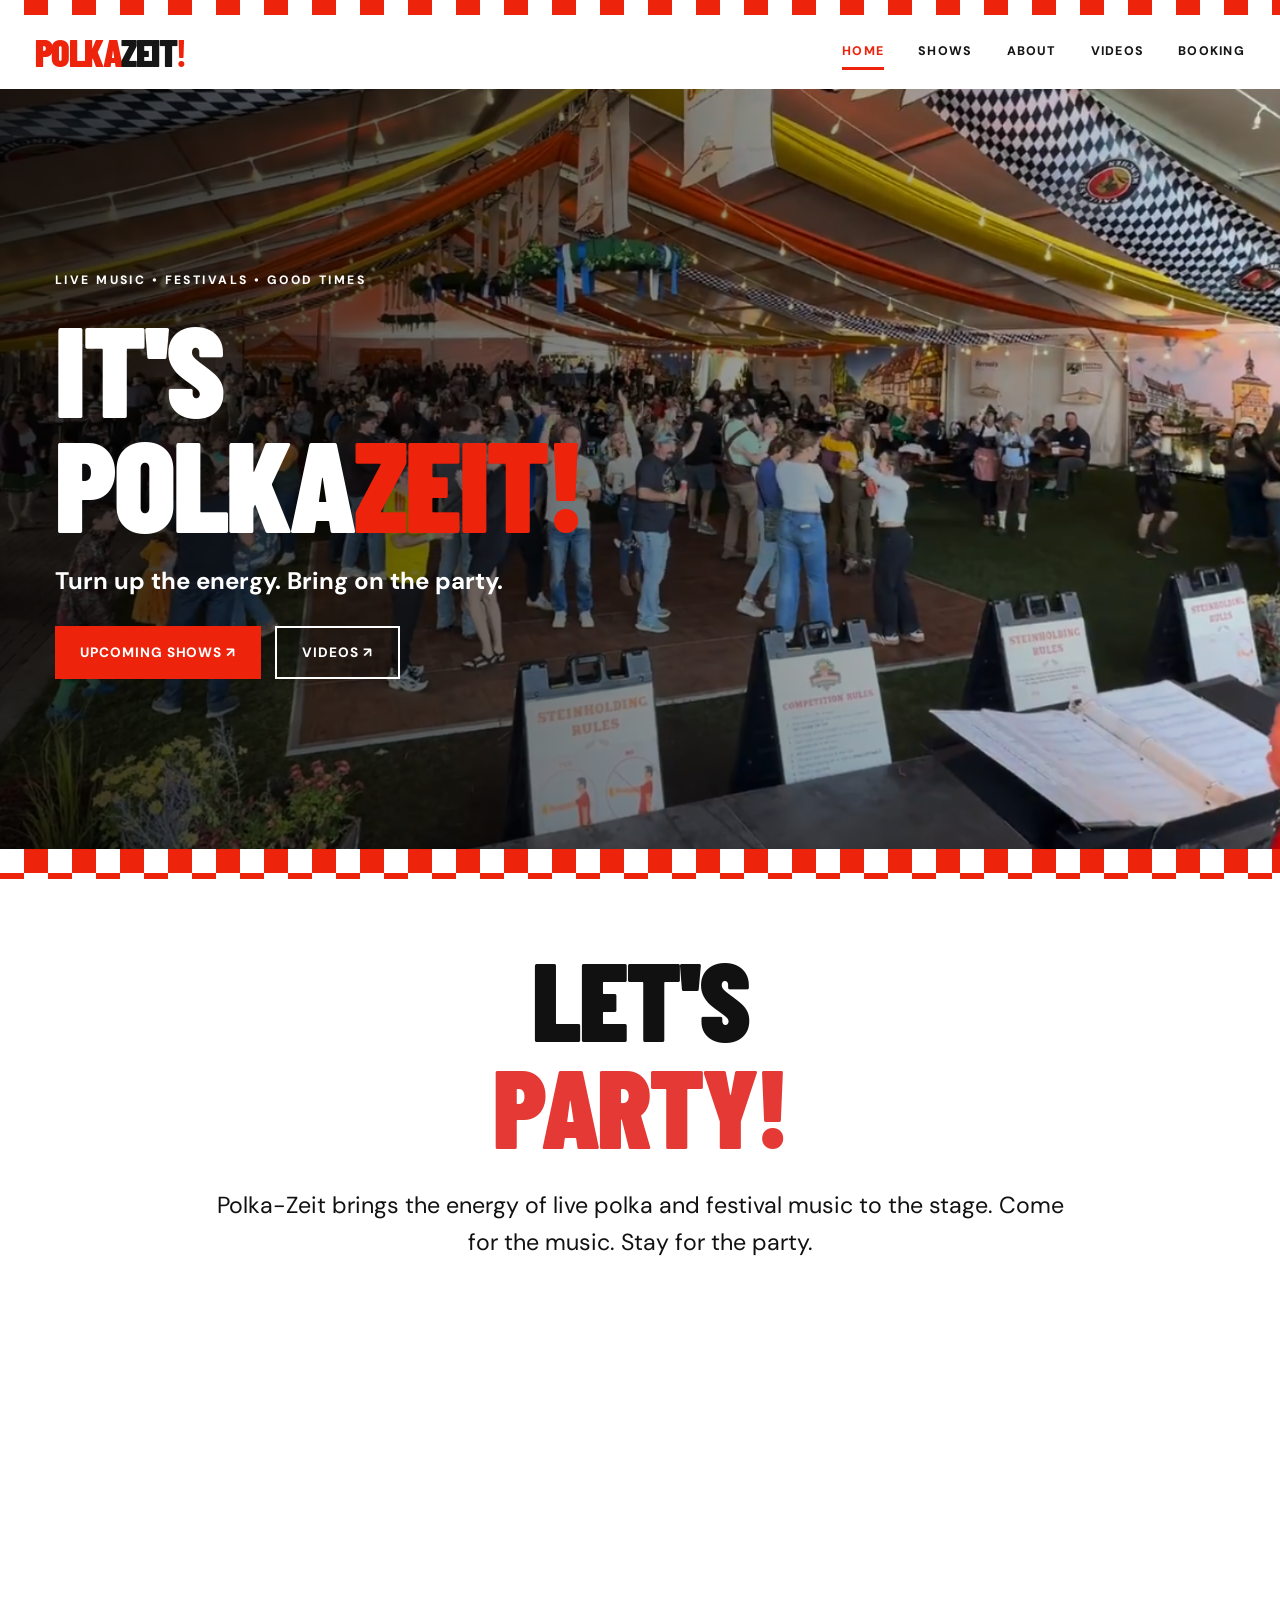
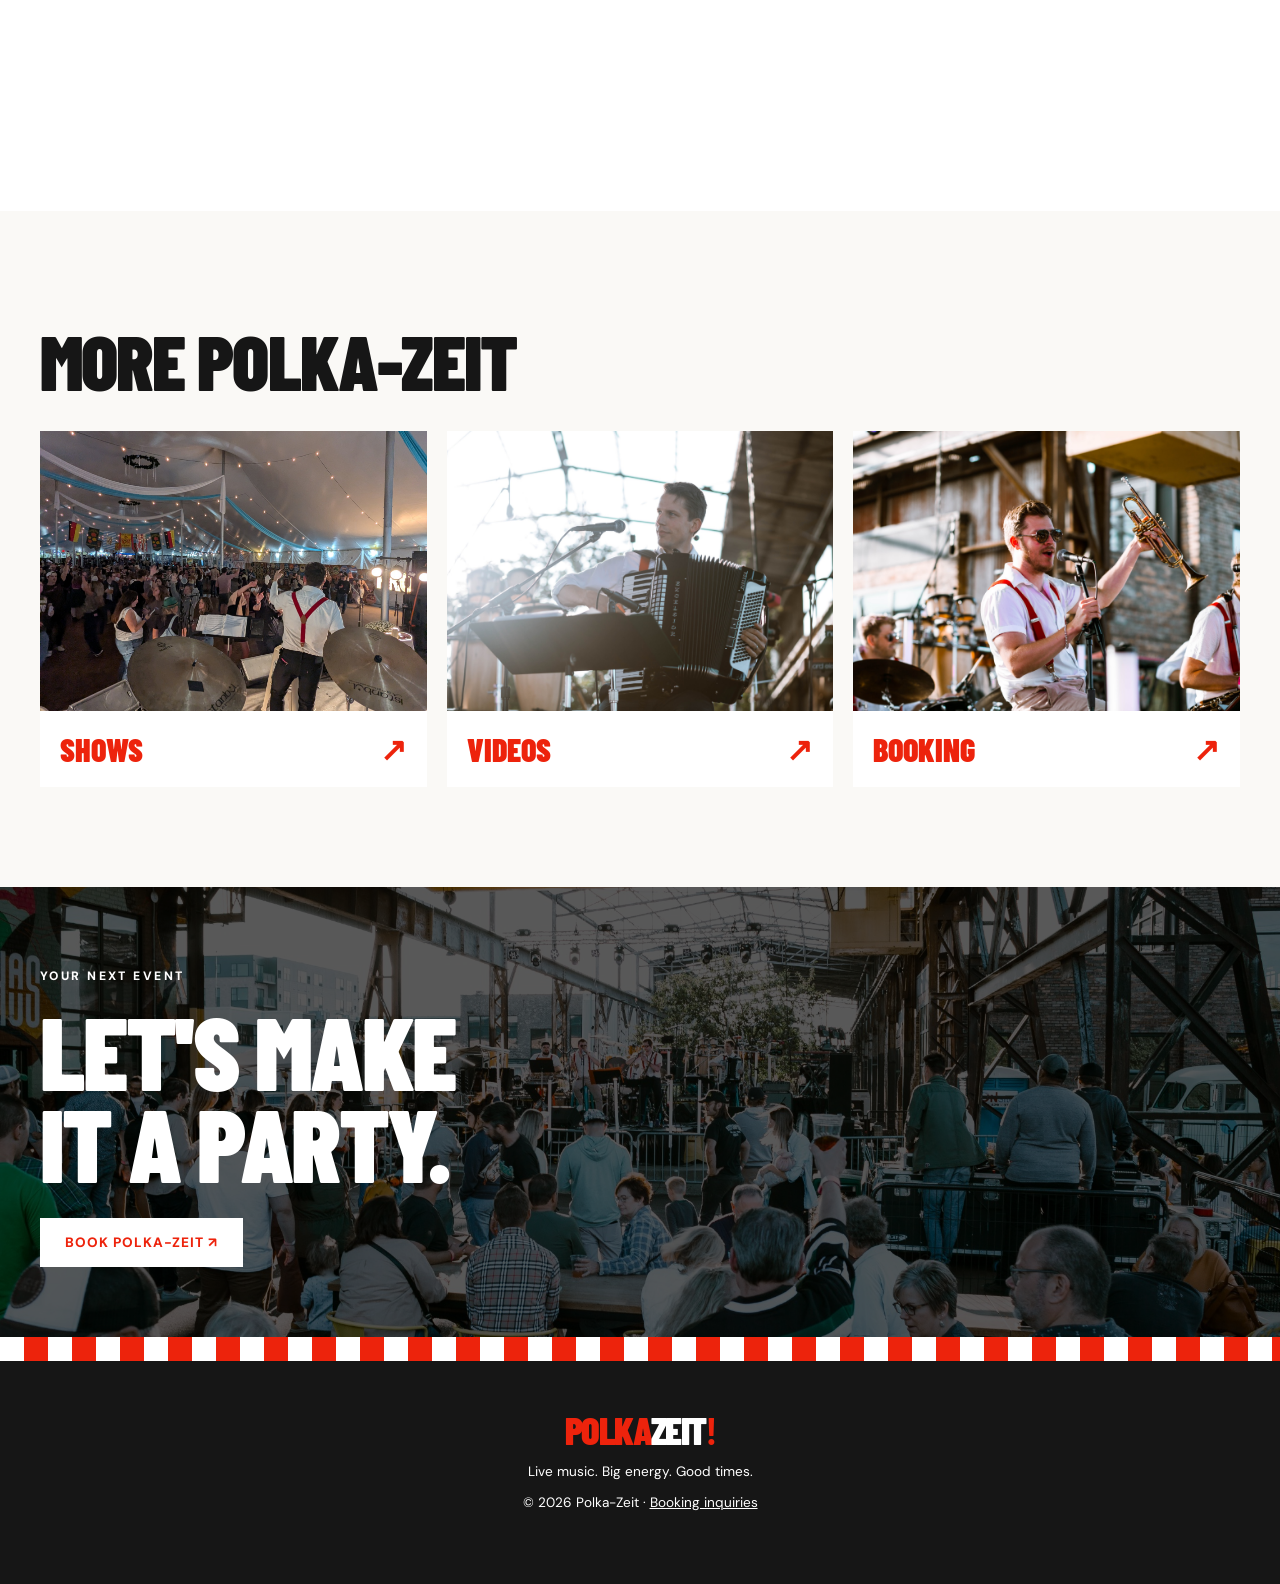
==== commit a35a32e2: "Fix title formatting by removing hyphen" ====
--- a/index.html
+++ b/index.html
@@ -5,7 +5,7 @@
 <meta name="viewport" content="width=device-width,initial-scale=1">
 <meta name="description" content="Polka-Zeit — live polka, festival music, videos, and booking.">
 
-<title>Home | Polka-Zeit</title>
+<title>Home | Polka Zeit</title>
 
 <link rel="stylesheet" href="style.css">
 
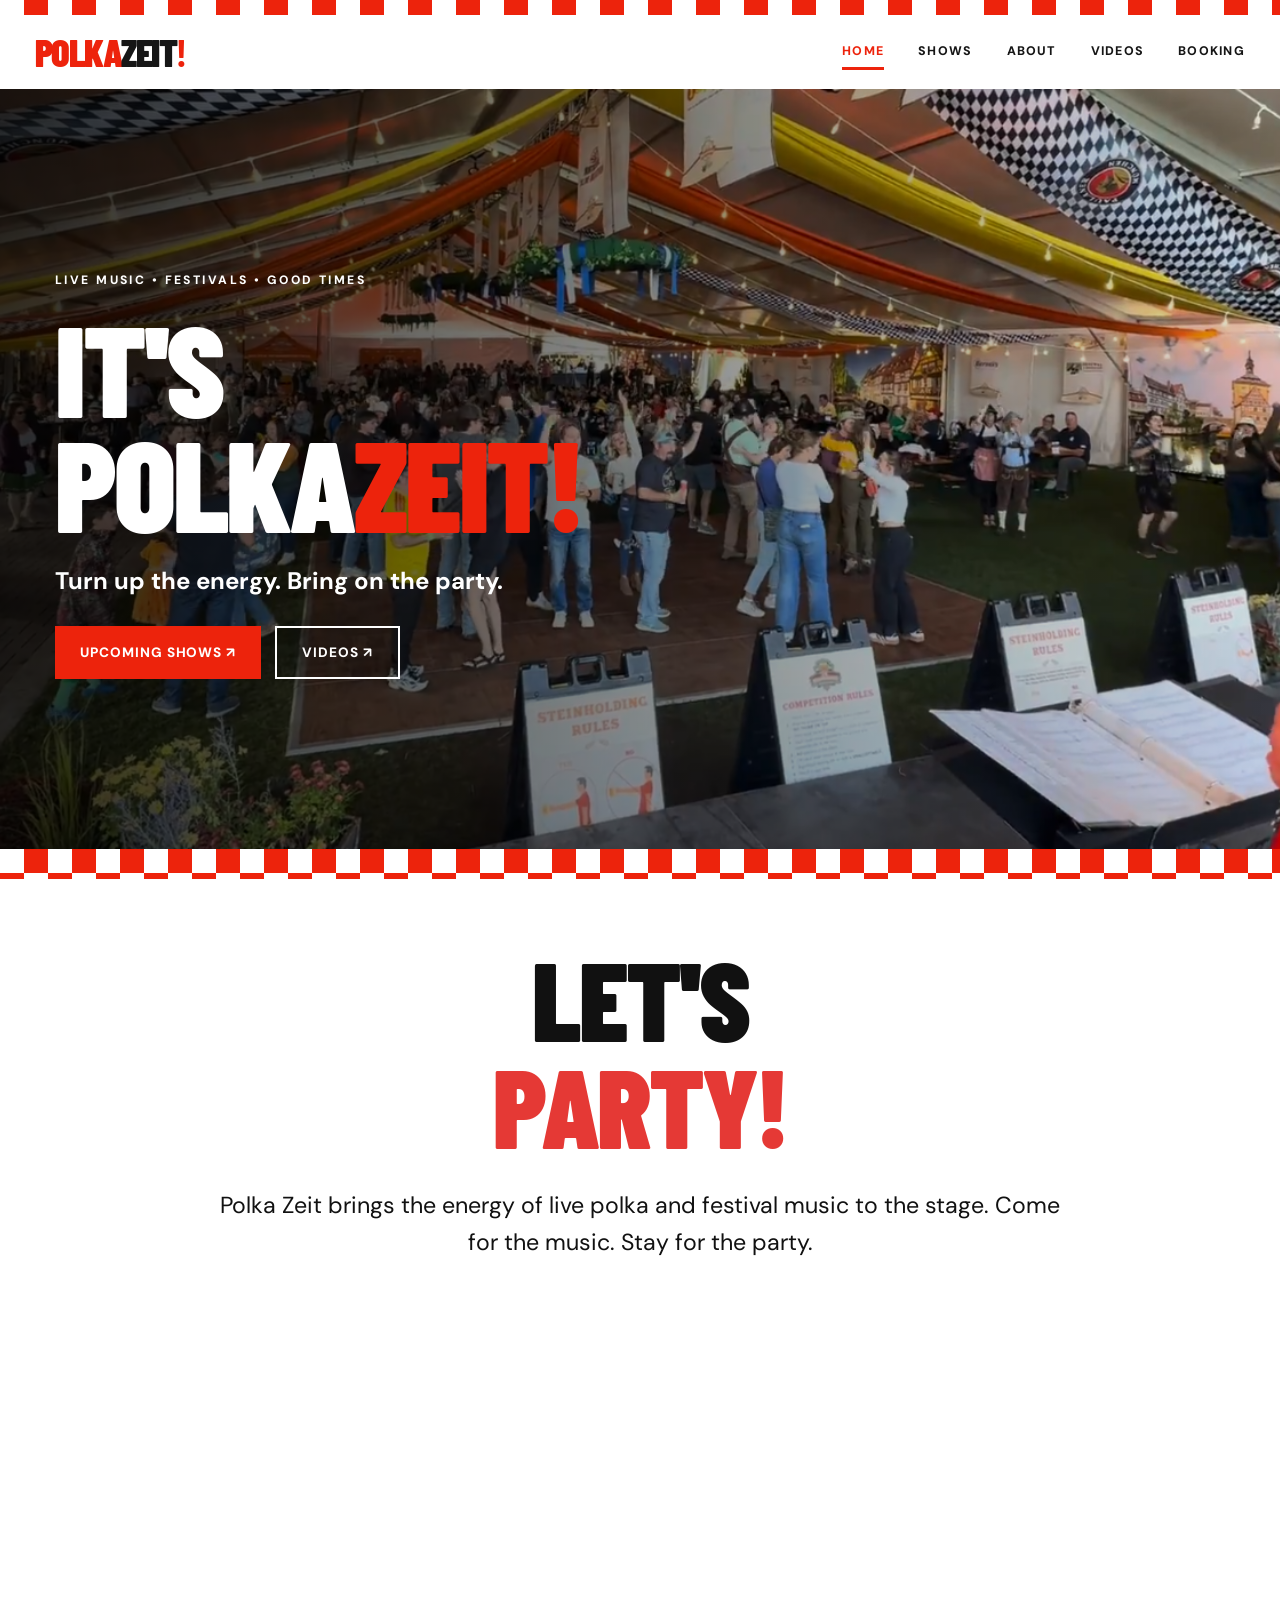
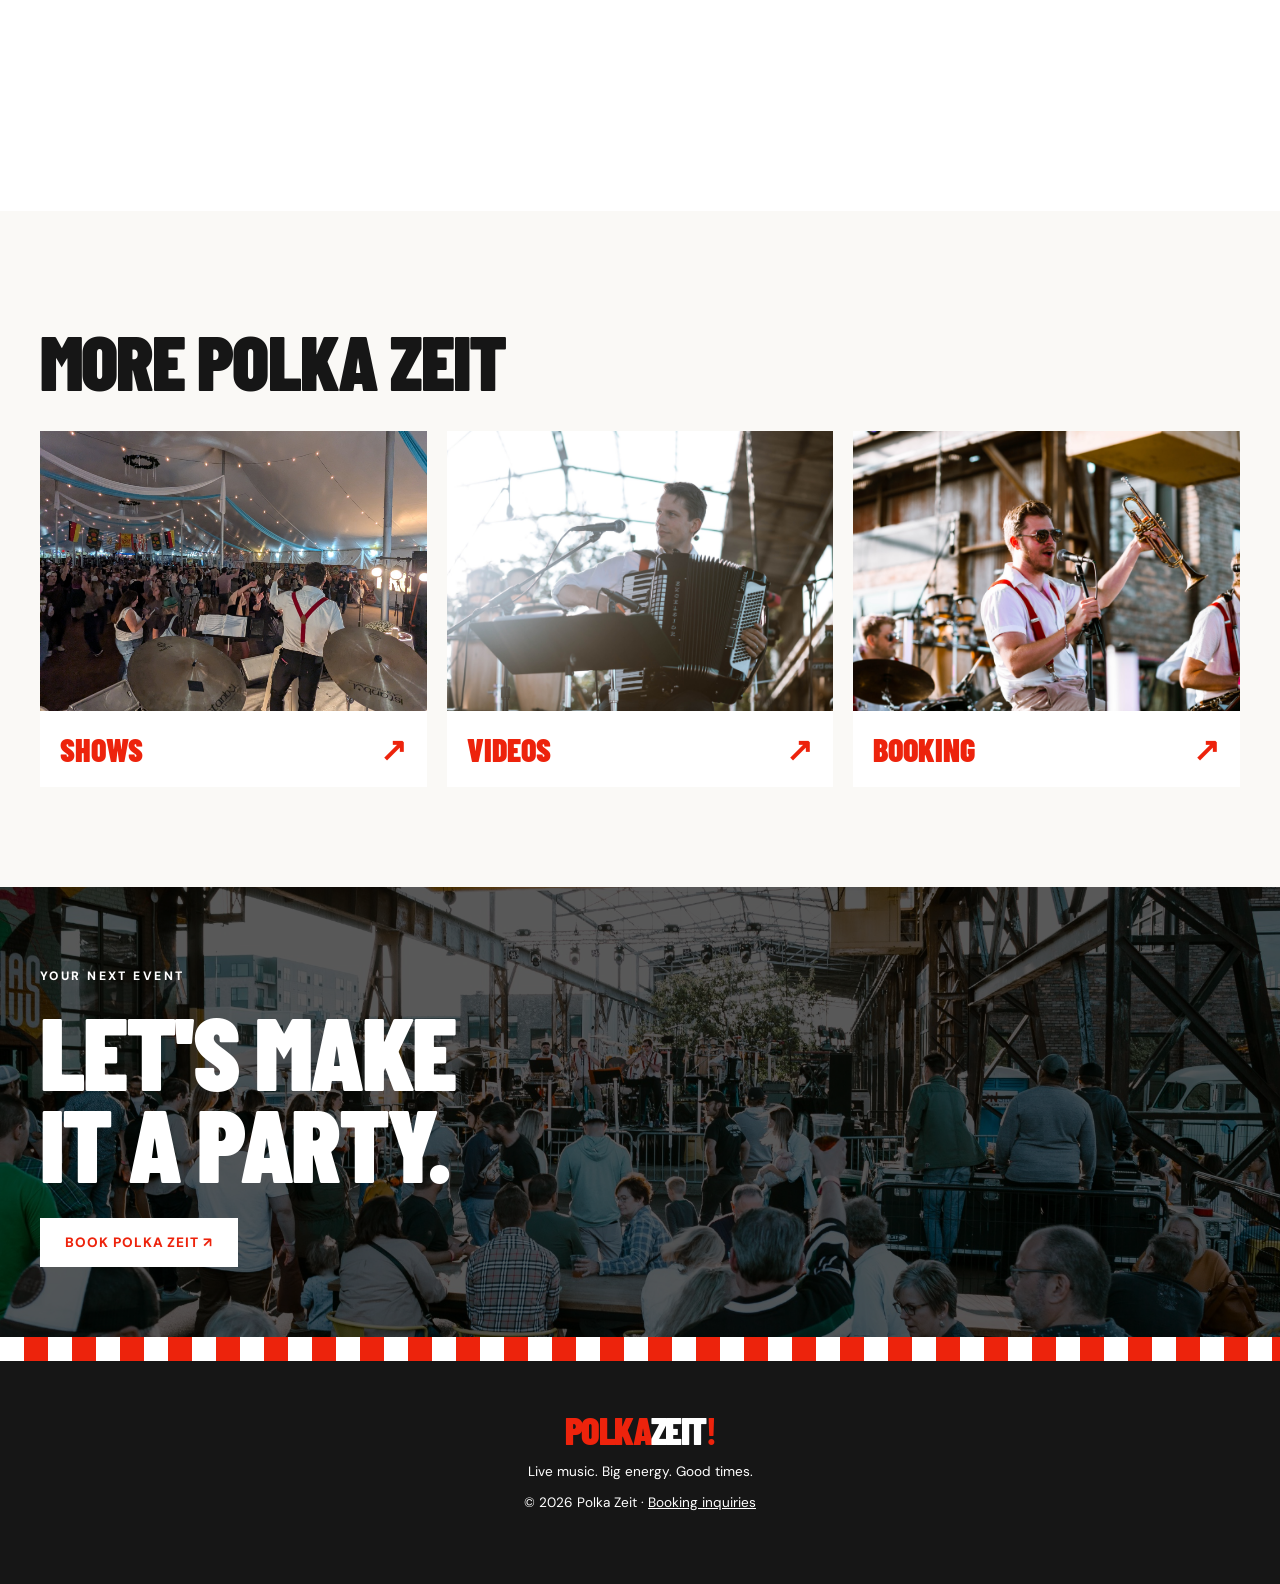
==== commit e870477c: "Correct 'Polka-Zeit' to 'Polka Zeit' throughout HTML" ====
--- a/index.html
+++ b/index.html
@@ -3,7 +3,7 @@
 <head>
 <meta charset="utf-8">
 <meta name="viewport" content="width=device-width,initial-scale=1">
-<meta name="description" content="Polka-Zeit — live polka, festival music, videos, and booking.">
+<meta name="description" content="Polka Zeit — live polka, festival music, videos, and booking.">
 
 <title>Home | Polka Zeit</title>
 
@@ -54,7 +54,7 @@
 <header class="site-header">
   <div class="nav-wrap">
 
-    <a class="wordmark" href="index.html" aria-label="Polka-Zeit home">
+    <a class="wordmark" href="index.html" aria-label="Polka Zeit home">
       POLKA<span>ZEIT</span><b>!</b>
     </a>
 
@@ -127,7 +127,7 @@
 
     <p class="lead">
       <span id="home-introduction">
-        Polka-Zeit brings the energy of live polka and festival music
+        Polka Zeit brings the energy of live polka and festival music
         to the stage. Come for the music. Stay for the party.
       </span>
     </p>
@@ -140,7 +140,7 @@
       loop
       playsinline
       preload="auto"
-      aria-label="Polka-Zeit performing live"
+      aria-label="Polka Zeit performing live"
     >
       <source src="assets/Polka-Party.mp4" type="video/mp4">
       Your browser does not support HTML5 video.
@@ -150,12 +150,12 @@
 
 </section>
 
-<!-- MORE POLKA-ZEIT -->
+<!-- MORE POLKA ZEIT PLEASE -->
 <section class="tile-section wrap">
 
   <div class="section-title">
     <div>
-      <h2>MORE POLKA-ZEIT</h2>
+      <h2>MORE POLKA ZEIT</h2>
     </div>
   </div>
 
@@ -207,7 +207,7 @@
     </h2>
 
     <a class="btn btn-white" href="booking.html">
-      Book Polka-Zeit ↗
+      Book Polka Zeit ↗
     </a>
 
   </div>
@@ -231,7 +231,7 @@
     </p>
 
     <p>
-      © <span id="year"></span> Polka-Zeit ·
+      © <span id="year"></span> Polka Zeit ·
       <a href="booking.html">Booking inquiries</a>
     </p>
 
